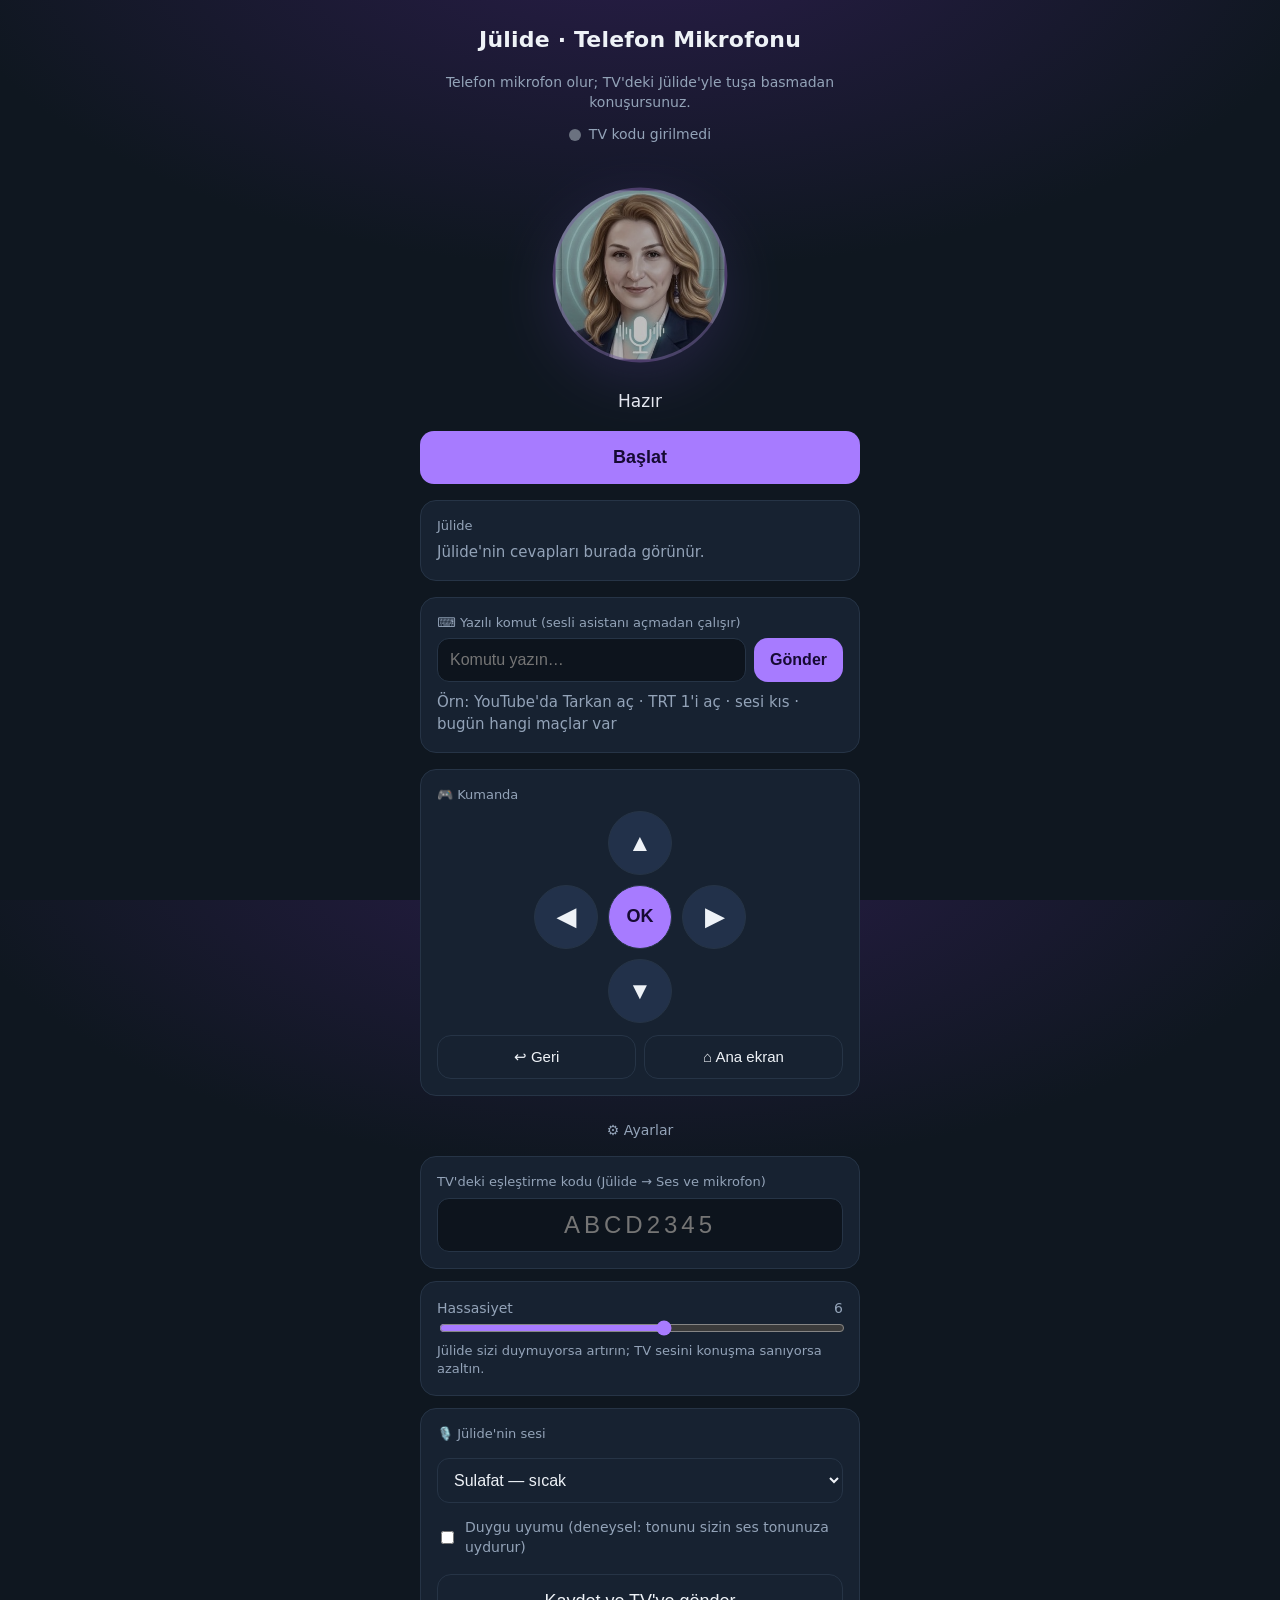
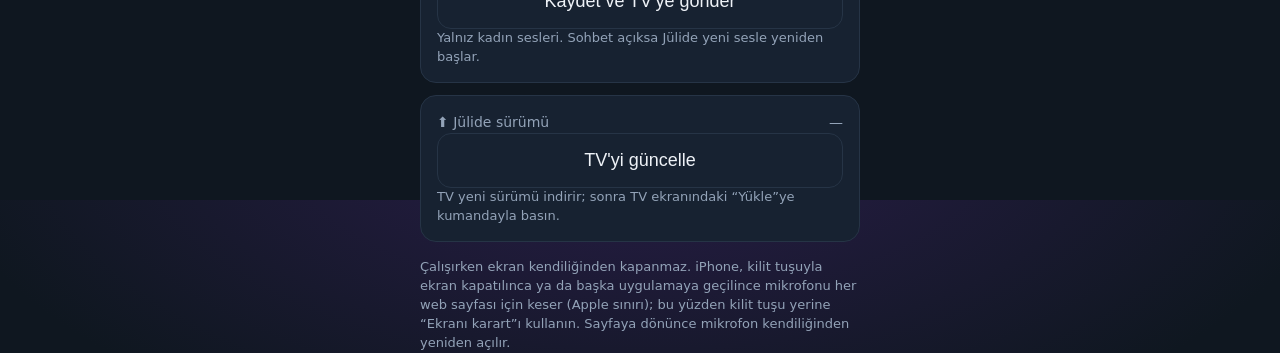
==== web/index.html @ a2c5b49d "Kumanda/yazılı komut: TV tuş onayı (tus_onay) ve sayfada yanıt yoksa nedenini gösterme (eski TV sürü" ====
<!doctype html>
<html lang="tr">
<head>
<meta charset="utf-8">
<meta name="viewport" content="width=device-width, initial-scale=1, viewport-fit=cover">
<meta name="theme-color" content="#0f1720">
<title>Jülide Mikrofon</title>
<link rel="manifest" href="manifest.json">
<link rel="icon" type="image/png" sizes="32x32" href="favicon-32.png">
<link rel="apple-touch-icon" href="apple-touch-icon.png">
<style>
  :root {
    --zemin: #0f1720;
    --kart: #172231;
    --cizgi: #263446;
    --yazi: #eef2f7;
    --soluk: #93a3b8;
    --mor: #a77bff;
    --mor-koyu: #6d3fe0;
    --yesil: #3ddc97;
    --kirmizi: #ff6b6b;
  }
  * { box-sizing: border-box; }
  html, body { margin: 0; height: 100%; }
  body {
    background: radial-gradient(1200px 600px at 50% -10%, #2a1d4a 0%, var(--zemin) 60%);
    color: var(--yazi);
    font: 16px/1.45 system-ui, -apple-system, "Segoe UI", Roboto, sans-serif;
    display: flex; flex-direction: column; align-items: center;
    padding: max(16px, env(safe-area-inset-top)) 16px max(24px, env(safe-area-inset-bottom));
    -webkit-tap-highlight-color: transparent;
  }
  main { width: 100%; max-width: 440px; display: flex; flex-direction: column; gap: 16px; }
  h1 { margin: 8px 0 0; font-size: 22px; font-weight: 650; letter-spacing: .2px; text-align: center; }
  .alt { color: var(--soluk); font-size: 14px; text-align: center; margin: 0; }

  .kure-alan { display: flex; justify-content: center; padding: 18px 0 6px; }
  .kure {
    width: 184px; height: 184px; border-radius: 50%;
    background: #2b1260 url("julide.jpg") center / cover no-repeat;
    border: 3px solid rgba(167,123,255,.55);
    box-shadow: 0 0 0 0 rgba(167,123,255,.0), 0 18px 60px rgba(109,63,224,.35);
    filter: saturate(.55) brightness(.75); transform: scale(.95);
    transition: filter .3s, transform .08s linear, box-shadow .08s linear;
  }
  .kure.acik { filter: none; border-color: var(--mor); }
  .kure.konusuyor { box-shadow: 0 0 0 10px rgba(167,123,255,.18), 0 0 70px rgba(167,123,255,.65); }

  .durum { text-align: center; font-size: 17px; min-height: 26px; }
  .durum.hata { color: var(--kirmizi); }
  .durum.iyi { color: var(--yesil); }

  .kart { background: var(--kart); border: 1px solid var(--cizgi); border-radius: 16px; padding: 16px; }
  label { display: block; font-size: 13px; color: var(--soluk); margin-bottom: 6px; }
  input[type=text] {
    width: 100%; font-size: 24px; letter-spacing: 4px; text-transform: uppercase; text-align: center;
    padding: 12px; border-radius: 12px; border: 1px solid var(--cizgi); background: #0d141d; color: var(--yazi);
  }
  input[type=range] { width: 100%; accent-color: var(--mor); }
  .satir { display: flex; justify-content: space-between; align-items: center; font-size: 14px; color: var(--soluk); }

  button {
    width: 100%; font-size: 18px; font-weight: 650; padding: 16px; border-radius: 14px; border: 0;
    background: var(--mor); color: #160a33; cursor: pointer;
  }
  button.ikincil { background: transparent; color: var(--yazi); border: 1px solid var(--cizgi); font-weight: 500; }
  button:disabled { opacity: .5; }

  .cevap { font-size: 15px; color: var(--yazi); white-space: pre-wrap; min-height: 22px; }
  .cevap:empty::before { content: "Jülide'nin cevapları burada görünür."; color: var(--soluk); }
  .ipucu { font-size: 13px; color: var(--soluk); margin: 0; }
  .gizli { display: none !important; }
  #karanlik { position: fixed; inset: 0; background: #000; z-index: 50; display: flex; align-items: flex-end;
    justify-content: center; padding-bottom: 40px; color: #333; font-size: 14px; }
  #uyanik { position: fixed; width: 1px; height: 1px; opacity: 0; pointer-events: none; }
  details.ayar { color: var(--soluk); font-size: 14px; }
  details.ayar summary { cursor: pointer; text-align: center; padding: 8px; list-style: none; }
  details.ayar summary::-webkit-details-marker { display: none; }
  details.ayar[open] summary { margin-bottom: 8px; }
  select { width: 100%; font-size: 16px; padding: 12px; border-radius: 12px; background: transparent; color: var(--yazi); border: 1px solid var(--cizgi); margin: 8px 0; }
  select option { color: #111; }
  .onay { display: flex; gap: 8px; align-items: center; font-size: 14px; color: var(--soluk); margin: 6px 0 12px; }
  #sesKart button { margin-top: 4px; }
  details.ayar .kart + .kart { margin-top: 12px; }
  .tvdurum { display: flex; align-items: center; justify-content: center; gap: 8px; font-size: 14px; color: var(--soluk); margin: -4px 0 4px; }
  .isik { width: 12px; height: 12px; border-radius: 50%; background: #6b7280; flex: none; }
  .isik.acik { background: #22c55e; box-shadow: 0 0 8px 2px rgba(34, 197, 94, .7); }
  .isik.kapali { background: #ef4444; box-shadow: 0 0 8px 2px rgba(239, 68, 68, .6); }
  /* Yazılı komut */
  .komut-satir { display: flex; gap: 8px; }
  .komut-satir input#komutMetin { flex: 1; min-width: 0; font-size: 16px; letter-spacing: 0; text-transform: none; text-align: left; padding: 12px; }
  .komut-satir button { width: auto; padding: 12px 16px; font-size: 16px; }
  #komutYanit { margin-top: 10px; }
  #komutYanit:empty::before { content: "Örn: YouTube'da Tarkan aç · TRT 1'i aç · sesi kıs · bugün hangi maçlar var"; color: var(--soluk); }
  /* Kumanda (yön tuşları) */
  .kumanda { display: grid; grid-template-columns: repeat(3, 64px); grid-template-rows: repeat(3, 64px); gap: 10px; justify-content: center; margin: 6px 0 12px; }
  .kumanda button { width: 64px; height: 64px; padding: 0; border-radius: 50%; font-size: 24px; background: #22314a; color: var(--yazi); border: 1px solid var(--cizgi); touch-action: manipulation; user-select: none; -webkit-user-select: none; }
  .kumanda button:active { background: var(--mor-koyu); }
  .kumanda .ok { background: var(--mor); color: #160a33; font-size: 18px; font-weight: 700; }
  .kumanda-alt { display: flex; gap: 8px; }
  .kumanda-alt button { padding: 12px; font-size: 15px; }
</style>
</head>
<body>
<main>
  <h1>Jülide · Telefon Mikrofonu</h1>
  <p class="alt">Telefon mikrofon olur; TV'deki Jülide'yle tuşa basmadan konuşursunuz.</p>
  <div class="tvdurum" title="Her yerden (mobil veri dahil) çalışır"><span id="isik" class="isik"></span><span id="isikMetin">TV durumu kontrol ediliyor…</span></div>

  <div class="kure-alan"><div id="kure" class="kure"></div></div>
  <div id="durum" class="durum">Hazır</div>

  <button id="baslat">Başlat</button>
  <button id="julide" class="gizli">Jülide'yi aç</button>
  <button id="tvkapat" class="ikincil gizli">⏻ TV'yi kapat</button>
  <button id="duraklat" class="ikincil gizli">Duraklat</button>
  <button id="karart" class="ikincil gizli">🌙 Ekranı karart (mikrofon açık kalır)</button>

  <section class="kart">
    <label>Jülide</label>
    <div id="cevap" class="cevap"></div>
  </section>

  <section class="kart">
    <label for="komutMetin">⌨️ Yazılı komut (sesli asistanı açmadan çalışır)</label>
    <div class="komut-satir">
      <input id="komutMetin" type="text" enterkeyhint="send" autocomplete="off" maxlength="500" placeholder="Komutu yazın…">
      <button id="komutGonder">Gönder</button>
    </div>
    <div id="komutYanit" class="cevap"></div>
  </section>

  <section class="kart">
    <label>🎮 Kumanda</label>
    <div class="kumanda">
      <span></span><button data-tus="yukari" aria-label="Yukarı">▲</button><span></span>
      <button data-tus="sol" aria-label="Sol">◀</button><button data-tus="tamam" class="ok" aria-label="Tamam">OK</button><button data-tus="sag" aria-label="Sağ">▶</button>
      <span></span><button data-tus="asagi" aria-label="Aşağı">▼</button><span></span>
    </div>
    <div class="kumanda-alt">
      <button data-tus="geri" class="ikincil">↩ Geri</button>
      <button data-tus="ana_ekran" class="ikincil">⌂ Ana ekran</button>
    </div>
  </section>

  <details id="ayar" class="ayar">
    <summary>⚙ Ayarlar</summary>
    <section id="kurulum" class="kart">
      <label for="kod">TV'deki eşleştirme kodu (Jülide → Ses ve mikrofon)</label>
      <input id="kod" type="text" inputmode="text" autocomplete="off" autocapitalize="characters" maxlength="8" placeholder="ABCD2345">
    </section>
    <section class="kart">
      <div class="satir"><span>Hassasiyet</span><span id="hassasDeger"></span></div>
      <input id="hassas" type="range" min="1" max="10" step="1" value="6">
      <p class="ipucu">Jülide sizi duymuyorsa artırın; TV sesini konuşma sanıyorsa azaltın.</p>
    </section>
    <section class="kart" id="sesKart">
      <label for="sesSec">🎙️ Jülide'nin sesi</label>
      <select id="sesSec">
        <option value="Sulafat">Sulafat — sıcak</option>
        <option value="Vindemiatrix">Vindemiatrix — nazik</option>
        <option value="Achernar">Achernar — yumuşak</option>
        <option value="Aoede">Aoede — rahat, ferah</option>
        <option value="Callirrhoe">Callirrhoe — sakin, rahat</option>
        <option value="Despina">Despina — akıcı</option>
        <option value="Kore">Kore — kararlı (eski varsayılan)</option>
        <option value="Gacrux">Gacrux — olgun</option>
        <option value="Erinome">Erinome — net</option>
        <option value="Autonoe">Autonoe — parlak</option>
        <option value="Zephyr">Zephyr — parlak</option>
        <option value="Leda">Leda — genç</option>
        <option value="Laomedeia">Laomedeia — neşeli</option>
        <option value="Pulcherrima">Pulcherrima — atılgan</option>
      </select>
      <label class="onay"><input type="checkbox" id="duygu"> Duygu uyumu (deneysel: tonunu sizin ses tonunuza uydurur)</label>
      <button id="sesKaydet" class="ikincil">Kaydet ve TV'ye gönder</button>
      <p class="ipucu" id="sesDurum">Yalnız kadın sesleri. Sohbet açıksa Jülide yeni sesle yeniden başlar.</p>
    </section>
    <section class="kart" id="guncelKart">
      <div class="satir"><span>⬆ Jülide sürümü</span><span id="surumBilgi">—</span></div>
      <button id="guncelleBtn" class="ikincil">TV'yi güncelle</button>
      <p class="ipucu" id="guncelDurum">TV yeni sürümü indirir; sonra TV ekranındaki “Yükle”ye kumandayla basın.</p>
    </section>
  </details>

  <p class="ipucu">Çalışırken ekran kendiliğinden kapanmaz. iPhone, kilit tuşuyla ekran kapatılınca ya da başka uygulamaya geçilince mikrofonu her web sayfası için keser (Apple sınırı); bu yüzden kilit tuşu yerine “Ekranı karart”ı kullanın. Sayfaya dönünce mikrofon kendiliğinden yeniden açılır.</p>
</main>
<div id="karanlik" class="gizli">Jülide dinliyor · açmak için dokunun</div>
<video id="uyanik" src="uyanik.mp4" muted playsinline loop preload="auto"></video>

<script src="supabase.js"></script>
<script>
(() => {
  // Supabase Realtime: yalnız yayın (broadcast) kanalı; veritabanı kullanılmaz.
  const SUPABASE_URL = "https://eiacwimxjpggomngsnyo.supabase.co";
  const SUPABASE_ANON = "eyJhbGciOiJIUzI1NiIsInR5cCI6IkpXVCJ9.eyJpc3MiOiJzdXBhYmFzZSIsInJlZiI6ImVpYWN3aW14anBnZ29tbmdzbnlvIiwicm9sZSI6ImFub24iLCJpYXQiOjE3ODIxNDE5ODAsImV4cCI6MjA5NzcxNzk4MH0.OTUmblVqYTatRt8IUqjuDCAC0ABdYTg6Gy6mBS-wI8w";

  const HEDEF_ORAN = 16000;          // TV'nin beklediği örnekleme hızı
  const CERCEVE = 320;               // 20 ms @ 16 kHz
  const PARCA_CERCEVE = 12;          // 240 ms'lik gönderim parçası
  const ONCESI_CERCEVE = 20;         // konuşma başlamadan önceki 400 ms de gönderilir
  const KUYRUK_MS = 900;             // konuşma bittikten sonra 0,9 sn daha gönder

  const $ = (id) => document.getElementById(id);
  const kure = $("kure"), durumEl = $("durum"), kodEl = $("kod"), baslatBtn = $("baslat"),
        duraklatBtn = $("duraklat"), hassasEl = $("hassas"), cevapEl = $("cevap"), julideBtn = $("julide");

  const sakla = (k, v) => { try { localStorage.setItem(k, v); } catch (_) {} };
  const oku = (k) => { try { return localStorage.getItem(k); } catch (_) { return null; } };

  // Karekoddan gelindiyse (?kod=XXXXXXXX) kodu doldur ve sakla; adres çubuğundan da kaldır.
  const adresKodu = (new URLSearchParams(location.search).get("kod") || "").toUpperCase().replace(/[^A-Z0-9]/g, "");
  if (adresKodu.length >= 6) {
    sakla("julide_kod", adresKodu);
    try { history.replaceState(null, "", location.pathname); } catch (_) {}
  }
  kodEl.value = (oku("julide_kod") || "").toUpperCase();
  const ayarEl = $("ayar");
  if (kodEl.value.length < 6) ayarEl.open = true;   // kod yoksa göster; varsa gizli kalsın
  hassasEl.value = oku("julide_hassas") || "6";
  const hassasYaz = () => { $("hassasDeger").textContent = hassasEl.value; };
  hassasYaz();
  hassasEl.addEventListener("input", () => { hassasYaz(); sakla("julide_hassas", hassasEl.value); });

  function durum(metin, tur) {
    durumEl.textContent = metin;
    durumEl.className = "durum" + (tur ? " " + tur : "");
  }

  let istemci = null, kanal = null, bagli = false;
  let baglam = null, akis = null, dugum = null, kilit = null;
  let calisiyor = false, duraklatildi = false;
  // TV'den gelen durum: oturumAcik null = bilinmiyor (eski TV sürümü) → eskisi gibi ses gönderilir.
  let oturumAcik = null, julideKonusuyor = false;

  // ---- ses işleme durumu ----
  let kaynakOrani = 48000, birikim = new Float32Array(0);
  let gurultu = 0.004, konusuyor = false, sonKonusma = 0, ustUste = 0;
  const oncesi = [];      // Int16Array çerçeveleri (konuşma öncesi)
  let gonderilecek = [];  // Int16Array çerçeveleri (gönderim tamponu)

  function esik() {
    // Hassasiyet 1..10 → sabit alt sınır ve gürültü çarpanı
    const h = Number(hassasEl.value);
    const taban = 0.03 - h * 0.0026;          // 1: ~0.027  10: ~0.004
    const carpan = 4.2 - h * 0.25;            // 1: ~3.95   10: ~1.7
    const e = Math.max(taban, gurultu * carpan);
    // Jülide konuşurken TV hoparlörünün sesi söz kesme sanılmasın: eşik yükselir, yalnız size yakın,
    // güçlü konuşma Jülide'nin sözünü keser.
    if (julideKonusuyor) return e * 2.5;
    // Mobil veride TV'nin "Jülide konuşuyor" bildirimi geç gelir: konuşmanız bittikten sonraki
    // birkaç saniye Jülide'nin cevabı beklenir; TV hoparlörünün sesi söz kesme sanılmasın.
    return performance.now() < cevapBekleniyor ? e * 1.8 : e;
  }

  function base64(int16) {
    const b = new Uint8Array(int16.buffer, int16.byteOffset, int16.byteLength);
    let s = "";
    for (let i = 0; i < b.length; i += 0x8000) s += String.fromCharCode.apply(null, b.subarray(i, i + 0x8000));
    return btoa(s);
  }

  // Bağlantı kısa süre koparsa (mobil veri) ses kaybolmasın: en çok 3 sn biriktirilir, bağlanınca gönderilir.
  let bekleyenSes = [], sira = 0, ilkParca = false, cevapBekleniyor = 0;
  const BEKLEYEN_MS = 3000;

  function yolla(yuk) {
    if (kanal && bagli) {
      try { kanal.send({ type: "broadcast", event: "ses", payload: yuk }); return; } catch (_) {}
    }
    const simdi = performance.now();
    bekleyenSes.push({ t: simdi, yuk });
    bekleyenSes = bekleyenSes.filter((x) => simdi - x.t < BEKLEYEN_MS);
  }

  function bekleyenleriGonder() {
    const simdi = performance.now();
    const l = bekleyenSes.filter((x) => simdi - x.t < BEKLEYEN_MS);
    bekleyenSes = [];
    for (const x of l) yolla(x.yuk);
  }

  function gonder(cerceveler) {
    if (!cerceveler.length) return;
    const toplam = cerceveler.reduce((a, c) => a + c.length, 0);
    const pcm = new Int16Array(toplam);
    let o = 0;
    for (const c of cerceveler) { pcm.set(c, o); o += c.length; }
    // b: konuşmanın ilk parçası · n: sıra · jk: telefon Jülide'nin konuştuğunu biliyor mu (yankı koruması)
    const yuk = { d: base64(pcm), n: ++sira, b: ilkParca ? 1 : 0, jk: !!julideKonusuyor };
    ilkParca = false;
    yolla(yuk);
  }

  function cerceveIsle(f32) {
    // RMS ve görsel seviye
    let t = 0;
    for (let i = 0; i < f32.length; i++) t += f32[i] * f32[i];
    const rms = Math.sqrt(t / f32.length);
    const simdi = performance.now();
    const e = esik();
    const ses = rms > e;
    ustUste = ses ? ustUste + 1 : 0;
    if (!konusuyor && !ses) gurultu = gurultu * 0.97 + rms * 0.03;

    const i16 = new Int16Array(f32.length);
    for (let i = 0; i < f32.length; i++) {
      const v = Math.max(-1, Math.min(1, f32[i]));
      i16[i] = v < 0 ? v * 0x8000 : v * 0x7fff;
    }

    const olcek = 0.92 + Math.min(0.25, rms * 4);
    kure.style.transform = `scale(${olcek.toFixed(3)})`;

    // Duraklatıldıysa ya da sohbet kapalıysa hiç ses gönderilmez (kapanan sohbet kendiliğinden açılmaz).
    if (duraklatildi || oturumAcik === false) {
      if (konusuyor) { konusuyor = false; gonderilecek = []; kure.classList.remove("konusuyor"); }
      oncesi.length = 0;
      return;
    }

    if (!konusuyor && ustUste >= 2) {
      konusuyor = true;
      sonKonusma = simdi;
      gonderilecek = oncesi.splice(0);       // konuşma öncesini de ekle
      ilkParca = true;
      kure.classList.add("konusuyor");
      durum("Konuşuyorsunuz…", "iyi");
    }

    if (konusuyor) {
      if (ses) sonKonusma = simdi;
      gonderilecek.push(i16);
      if (gonderilecek.length >= PARCA_CERCEVE) { gonder(gonderilecek); gonderilecek = []; }
      if (simdi - sonKonusma > KUYRUK_MS) {
        gonder(gonderilecek); gonderilecek = [];
        konusuyor = false;
        cevapBekleniyor = simdi + 6000;
        kure.classList.remove("konusuyor");
        durum("Dinliyor", "iyi");
      }
    } else {
      oncesi.push(i16);
      if (oncesi.length > ONCESI_CERCEVE) oncesi.shift();
    }
  }

  function sesGeldi(girdi) {
    // Kaynak hızından 16 kHz'e: her çıkış örneği için kutu ortalaması (basit alçak geçiren + seyreltme).
    const oran = kaynakOrani / HEDEF_ORAN;
    const yeni = new Float32Array(birikim.length + girdi.length);
    yeni.set(birikim); yeni.set(girdi, birikim.length);
    const cikisSayisi = Math.floor(yeni.length / oran);
    const cikis = new Float32Array(cikisSayisi);
    for (let i = 0; i < cikisSayisi; i++) {
      const bas = Math.floor(i * oran), son = Math.min(yeni.length, Math.floor((i + 1) * oran));
      let t = 0;
      for (let j = bas; j < son; j++) t += yeni[j];
      cikis[i] = t / Math.max(1, son - bas);
    }
    birikim = yeni.slice(Math.floor(cikisSayisi * oran));
    // 20 ms'lik çerçevelere böl
    if (!sesGeldi.kalan) sesGeldi.kalan = new Float32Array(0);
    const tum = new Float32Array(sesGeldi.kalan.length + cikis.length);
    tum.set(sesGeldi.kalan); tum.set(cikis, sesGeldi.kalan.length);
    let o = 0;
    for (; o + CERCEVE <= tum.length; o += CERCEVE) cerceveIsle(tum.subarray(o, o + CERCEVE));
    sesGeldi.kalan = tum.slice(o);
  }

  const ISLEMCI = `
    class Toplayici extends AudioWorkletProcessor {
      process(girdiler) {
        const k = girdiler[0];
        if (k && k[0]) this.port.postMessage(k[0].slice(0));
        return true;
      }
    }
    registerProcessor("toplayici", Toplayici);`;

  // Ekran kapanmasın: tarayıcının ekran kilidi + iPhone'da (özellikle ana ekrana eklenmiş sayfada
  // ekran kilidi güvenilmez) görünmez, sessiz, döngüdeki küçük video.
  const uyanikVideo = $("uyanik"), karanlik = $("karanlik"), karartBtn = $("karart");
  async function ekranAcikKalsin() {
    try {
      if ("wakeLock" in navigator && !kilit) {
        kilit = await navigator.wakeLock.request("screen");
        kilit.addEventListener("release", () => {
          kilit = null;
          if (calisiyor && document.visibilityState === "visible") ekranAcikKalsin();
        });
      }
    } catch (_) {}
    try { uyanikVideo.muted = true; await uyanikVideo.play(); } catch (_) {}
  }
  function ekranSerbest() {
    try { kilit && kilit.release(); } catch (_) {}
    kilit = null;
    try { uyanikVideo.pause(); } catch (_) {}
    karanlik.classList.add("gizli");
  }
  karartBtn.addEventListener("click", () => karanlik.classList.remove("gizli"));
  karanlik.addEventListener("click", () => karanlik.classList.add("gizli"));
  // Sayfa kapanır ya da arka plana geçerse mikrofonu tamamen kapat (izin göstergesi söner);
  // sayfaya dönülünce, kullanıcı daha önce başlatmışsa kendiliğinden yeniden aç.
  let donunceAc = false;
  document.addEventListener("visibilitychange", () => {
    if (document.visibilityState === "hidden") {
      if (calisiyor) { donunceAc = true; durdur(); durum("Arka planda — mikrofon kapalı"); }
    } else if (donunceAc) {
      donunceAc = false;
      baslat();
    }
  });
  window.addEventListener("pagehide", () => { if (calisiyor) durdur(); });

  function kanalaBaglan(kod) {
    return new Promise((coz, reddet) => {
      if (!window.supabase) return reddet(new Error("Bağlantı kütüphanesi yüklenemedi (internet?)."));
      istemci = istemci || window.supabase.createClient(SUPABASE_URL, SUPABASE_ANON, {
        realtime: { params: { eventsPerSecond: 20 }, heartbeatIntervalMs: 15000, timeout: 20000 },
      });
      kanal = istemci.channel("julide-" + kod, { config: { broadcast: { self: false, ack: false } } });
      kanal.on("broadcast", { event: "durum" }, ({ payload }) => {
        const m = (payload && payload.m) || "";
        if (m.startsWith("Jülide: ")) cevapEl.textContent = m.slice(8);
        else if (m) durum(m, "iyi");
      });
      kanal.on("broadcast", { event: "hal" }, ({ payload }) => halGuncelle(payload || {}));
      let ilk = true;
      kanal.subscribe((st) => {
        if (st === "SUBSCRIBED") {
          bagli = true;
          kanal.send({ type: "broadcast", event: "merhaba", payload: {} });
          bekleyenleriGonder();
          if (ilk) { ilk = false; coz(); } else durum("Yeniden bağlandı", "iyi");
        } else if (st === "CHANNEL_ERROR" || st === "TIMED_OUT" || st === "CLOSED") {
          bagli = false;
          if (ilk) { ilk = false; reddet(new Error("Sunucuya bağlanılamadı.")); }
          else if (calisiyor) durum("Bağlantı koptu, yeniden deneniyor…", "hata");
        }
      });
    });
  }

  async function baslat() {
    const kod = (kodEl.value || "").trim().toUpperCase().replace(/[^A-Z0-9]/g, "");
    if (kod.length < 6) { ayarEl.open = true; durum("TV'deki 8 haneli kodu girin.", "hata"); kodEl.focus(); return; }
    sakla("julide_kod", kod);
    baslatBtn.disabled = true;
    durum("Mikrofon izni isteniyor…");
    try {
      akis = await navigator.mediaDevices.getUserMedia({
        audio: { echoCancellation: true, noiseSuppression: true, autoGainControl: true, channelCount: 1 },
      });
      baglam = new (window.AudioContext || window.webkitAudioContext)();
      kaynakOrani = baglam.sampleRate;
      const url = URL.createObjectURL(new Blob([ISLEMCI], { type: "application/javascript" }));
      await baglam.audioWorklet.addModule(url);
      const kaynak = baglam.createMediaStreamSource(akis);
      dugum = new AudioWorkletNode(baglam, "toplayici");
      dugum.port.onmessage = (e) => sesGeldi(e.data);
      kaynak.connect(dugum);
      // Bazı tarayıcılar çıkışa bağlanmayan düğümü çalıştırmaz: sessiz kazançla bağla.
      const sus = baglam.createGain(); sus.gain.value = 0;
      dugum.connect(sus).connect(baglam.destination);

      durum("TV'ye bağlanılıyor…");
      await kanalaBaglan(kod);
      calisiyor = true;
      await ekranAcikKalsin();
      kure.classList.add("acik");
      ayarEl.open = false;
      baslatBtn.textContent = "Durdur";
      baslatBtn.disabled = false;
      duraklatBtn.classList.remove("gizli");
      karartBtn.classList.remove("gizli");
      julideDugmesi();
      durum("Dinliyor — konuşmaya başlayın", "iyi");
    } catch (e) {
      durdur();
      const izin = e && (e.name === "NotAllowedError" || e.name === "SecurityError");
      durum(izin ? "Mikrofon izni verilmedi. Tarayıcı ayarlarından izin verin." : (e.message || String(e)), "hata");
    }
  }

  // "Durdur" düğmesi: telefon mikrofonunu kapatır VE TV'deki sohbeti (küreyi) de kapatır.
  // Sayfa arka plana geçince çağrılan durdur() ise yalnız mikrofonu kapatır; TV'deki sohbet kumandayla sürebilir.
  function durdurVeKapat() {
    if (oturumAcik !== false) tvyeGonder("kapat");
    durdur();
  }

  function durdur() {
    calisiyor = false; konusuyor = false; gonderilecek = []; oncesi.length = 0;
    try { kanal && bagli && kanal.send({ type: "broadcast", event: "hoscakal", payload: {} }); } catch (_) {}
    try { kanal && istemci && istemci.removeChannel(kanal); } catch (_) {}
    kanal = null; bagli = false;
    try { akis && akis.getTracks().forEach((t) => t.stop()); } catch (_) {}
    try { baglam && baglam.close(); } catch (_) {}
    ekranSerbest();
    akis = null; baglam = null; dugum = null; kilit = null;
    kure.classList.remove("acik", "konusuyor"); kure.style.transform = "";
    baslatBtn.textContent = "Başlat"; baslatBtn.disabled = false;
    duraklatBtn.classList.add("gizli"); duraklatildi = false; duraklatBtn.textContent = "Duraklat";
    julideBtn.classList.add("gizli"); karartBtn.classList.add("gizli"); oturumAcik = null; julideKonusuyor = false;
  }

  function julideDugmesi() {
    const tvBtn = document.getElementById("tvkapat");
    if (!calisiyor) { julideBtn.classList.add("gizli"); tvBtn && tvBtn.classList.add("gizli"); return; }
    julideBtn.classList.remove("gizli");
    tvBtn && tvBtn.classList.remove("gizli");
    const acik = oturumAcik !== false;
    julideBtn.textContent = acik ? "Jülide'yi kapat" : "Jülide'yi aç";
    julideBtn.className = acik ? "ikincil" : "";
  }

  function halGuncelle(h) {
    const onceki = oturumAcik;
    oturumAcik = !!h.oturum;
    const oncekiKonusma = julideKonusuyor;
    julideKonusuyor = oturumAcik && !!h.konusuyor;
    if (oncekiKonusma && !julideKonusuyor) cevapBekleniyor = 0; // Jülide sustu: normal hassasiyete dön
    julideDugmesi();
    if (!oturumAcik) {
      kure.classList.remove("acik", "konusuyor");
      durum("Jülide uyuyor — açmak için “Jülide'yi aç”a basın");
    } else {
      if (calisiyor) kure.classList.add("acik");
      if (onceki !== true) durum("Jülide dinliyor", "iyi");
    }
  }

  function tvyeGonder(olay) {
    try { kanal && bagli && kanal.send({ type: "broadcast", event: olay, payload: {} }); } catch (_) {}
  }

  julideBtn.addEventListener("click", () => {
    if (oturumAcik === false) { tvyeGonder("ac"); durum("Jülide açılıyor…"); }
    else { tvyeGonder("kapat"); durum("Jülide kapatılıyor…"); }
  });

  document.getElementById("tvkapat").addEventListener("click", () => {
    if (!confirm("Televizyon kapatılsın mı?")) return;
    tvyeGonder("tv_kapat"); durum("TV kapatılıyor…");
  });

  baslatBtn.addEventListener("click", () => {
    if (!calisiyor) { try { uyanikVideo.muted = true; uyanikVideo.play().catch(() => {}); } catch (_) {} } calisiyor ? (durdurVeKapat(), durum("Durduruldu")) : baslat(); });
  duraklatBtn.addEventListener("click", () => {
    duraklatildi = !duraklatildi;
    duraklatBtn.textContent = duraklatildi ? "Devam et" : "Duraklat";
    durum(duraklatildi ? "Duraklatıldı — ses gönderilmiyor" : "Dinliyor", duraklatildi ? "" : "iyi");
    if (duraklatildi) kure.classList.remove("konusuyor");
  });
  kodEl.addEventListener("keydown", (e) => { if (e.key === "Enter") baslat(); });
  if (adresKodu.length >= 6) durum("Kod alındı — Başlat'a basın", "iyi");

  // ---- TV AÇIK MI? (yeşil/kırmızı ışık) — mikrofondan bağımsız, ayrı bağlantı; her ağdan çalışır (Supabase)
  const isik = $("isik"), isikMetin = $("isikMetin");
  let izleIstemci = null, izleKanal = null, izleKod = "", sonGorulme = 0, sonOturum = null, yoklama = null, ekran = true;
  function isikYaz() {
    if (!izleKod) { isik.className = "isik"; isikMetin.textContent = "TV kodu girilmedi"; return; }
    const ulasiliyor = Date.now() - sonGorulme < 45000;
    const acik = ulasiliyor && ekran !== false;
    isik.className = "isik " + (acik ? "acik" : "kapali");
    isikMetin.textContent = acik ? ("TV açık · Jülide " + (sonOturum ? "sohbette" : "hazır"))
      : ulasiliyor ? "TV kapalı (bekleme modunda)" : "TV kapalı ya da çevrimdışı";
  }
  const sesSec = $("sesSec"), duyguEl = $("duygu"), sesDurum = $("sesDurum");
  let sesGonderiliyor = null;
  // ---- GÜNCELLEME: TV'deki sürüm (hal/nabız) ile GitHub'daki son sürüm
  const surumBilgi = $("surumBilgi"), guncelDurum = $("guncelDurum"), guncelleBtn = $("guncelleBtn");
  let tvSurum = "", sonSurum = "", guncelBekle = null;
  function surumYaz() {
    const eski = tvSurum && sonSurum && (parseInt(sonSurum.split(".").pop(), 10) > parseInt(tvSurum.split(".").pop(), 10));
    surumBilgi.textContent = "TV: " + (tvSurum || "?") + " · Son: " + (sonSurum || "?") + (eski ? " ⚠" : (tvSurum && sonSurum ? " ✓" : ""));
  }
  function sonSurumuAl() {
    fetch("https://api.github.com/repos/klncumut6565/tv-asistan/releases/latest", { cache: "no-cache" })
      .then((r) => r.json()).then((j) => { if (j && j.tag_name) { sonSurum = String(j.tag_name).replace(/^v/, ""); surumYaz(); } })
      .catch(() => {});
  }
  sonSurumuAl();
  guncelleBtn.addEventListener("click", () => {
    if (!izleKanal) { guncelDurum.textContent = "Önce TV kodunu girin."; return; }
    guncelleBtn.disabled = true;
    guncelDurum.textContent = "TV'ye gönderiliyor…";
    sonSurumuAl();
    try { izleKanal.send({ type: "broadcast", event: "guncelle", payload: {} }); } catch (_) {}
    clearTimeout(guncelBekle);
    guncelBekle = setTimeout(() => {
      guncelleBtn.disabled = false;
      guncelDurum.textContent = "TV yanıt vermedi: TV açık mı (ışık yeşil mi)? Bu düğme için TV'deki Jülide en az 0.1.102 olmalı; değilse TV'den bir kez elle güncelleyin.";
    }, 15000);
  });
  function guncellemeDurumu(p) {
    p = p || {};
    if (p.surum) { tvSurum = String(p.surum); surumYaz(); }
    guncelDurum.textContent = (p.tamam ? "✓ " : "") + (p.m || "");
    if (p.m && !/denetleniyor/i.test(p.m)) { clearTimeout(guncelBekle); guncelleBtn.disabled = false; }
  }
  // ---- YAZILI KOMUT ve KUMANDA (sesli oturumdan bağımsız; izleme kanalıyla TV'ye gider)
  const komutMetin = $("komutMetin"), komutGonder = $("komutGonder"), komutYanit = $("komutYanit");
  let komutBekle = null;
  function kanalYok(el) { el.textContent = "Önce Ayarlar'dan TV kodunu girin."; }
  // Yazılı komut ve kumanda TV'de en az bu sürümü ister; eski sürüm bu mesajları sessizce yok sayar
  const EN_AZ_SURUM = 145;
  function tvEski() { const n = parseInt(String(tvSurum || "").split(".").pop(), 10); return n > 0 && n < EN_AZ_SURUM; }
  function eskiMesaji() { return "TV'deki Jülide eski sürüm (" + tvSurum + "). Bu özellik için en az 0.1." + EN_AZ_SURUM + " gerekli: Ayarlar → TV'yi güncelle, sonra TV'de 'Yükle'ye basın."; }
  function yanitYok() {
    if (tvEski()) return eskiMesaji();
    if (Date.now() - sonGorulme > 45000) return "TV'ye ulaşılamıyor: TV açık mı, üstteki ışık yeşil mi?";
    return "TV yanıt vermedi. TV'deki Jülide sürümü: " + (tvSurum || "bilinmiyor") + " (en az 0.1." + EN_AZ_SURUM + " olmalı).";
  }
  let tusBekle = null;
  function tusOnayGeldi(p) {
    clearTimeout(tusBekle); tusBekle = null;
    p = p || {};
    komutYanit.textContent = p.ok ? "✓ " + (TUS_ADI[p.t] || p.t) : "'" + (TUS_ADI[p.t] || p.t) + "' tuşu TV'de uygulanamadı.";
  }
  const TUS_ADI = { yukari: "Yukarı", asagi: "Aşağı", sol: "Sol", sag: "Sağ", tamam: "OK", geri: "Geri", ana_ekran: "Ana ekran" };
  function komutYanitGeldi(p) {
    p = p || {};
    if (!p.m) return;
    komutYanit.textContent = p.m;
    clearTimeout(komutBekle);
    if (p.bitti) komutGonder.disabled = false;
    else komutBekle = setTimeout(() => { komutGonder.disabled = false; }, 90000);
  }
  function komutuGonder() {
    const m = (komutMetin.value || "").trim();
    if (!m) return;
    if (!izleKanal) { kanalYok(komutYanit); return; }
    komutGonder.disabled = true;
    komutYanit.textContent = "TV'ye gönderiliyor…";
    try { izleKanal.send({ type: "broadcast", event: "komut", payload: { m } }); } catch (_) {}
    komutMetin.value = "";
    clearTimeout(komutBekle);
    komutBekle = setTimeout(() => {
      komutGonder.disabled = false;
      komutYanit.textContent = yanitYok();
    }, 15000);
  }
  komutGonder.addEventListener("click", komutuGonder);
  komutMetin.addEventListener("keydown", (e) => { if (e.key === "Enter") { e.preventDefault(); komutuGonder(); } });
  document.querySelectorAll("[data-tus]").forEach((b) => b.addEventListener("click", () => {
    if (!izleKanal) { kanalYok(komutYanit); return; }
    try { izleKanal.send({ type: "broadcast", event: "tus", payload: { t: b.dataset.tus } }); } catch (_) {}
    clearTimeout(tusBekle);
    tusBekle = setTimeout(() => { tusBekle = null; komutYanit.textContent = yanitYok(); }, 4000);
    if (navigator.vibrate) try { navigator.vibrate(15); } catch (_) {}
  }));
  function gorundu(p) {
    if (p && p.ses && !sesGonderiliyor) {
      if ([...sesSec.options].some((o) => o.value === p.ses)) sesSec.value = p.ses;
      if (typeof p.duygu === "boolean") duyguEl.checked = p.duygu;
      sesDurum.textContent = "TV'de şu an: " + p.ses + (p.duygu ? " · duygu uyumu açık" : "");
    }
    if (p && p.surum) { tvSurum = String(p.surum); surumYaz(); }
    sonGorulme = Date.now();
    if (p && typeof p.oturum === "boolean") sonOturum = p.oturum;
    if (p && typeof p.ekran === "boolean") ekran = p.ekran;
    isikYaz();
  }
  function yokla() { try { izleKanal && izleKanal.send({ type: "broadcast", event: "merhaba", payload: { izleme: true } }); } catch (_) {} }
  function durumIzle(kod) {
    if (!window.supabase || !kod || kod === izleKod) return;
    try { izleKanal && izleIstemci && izleIstemci.removeChannel(izleKanal); } catch (_) {}
    izleKod = kod; sonGorulme = 0; sonOturum = null; isikYaz();
    izleIstemci = izleIstemci || window.supabase.createClient(SUPABASE_URL, SUPABASE_ANON, { realtime: { params: { eventsPerSecond: 5 } } });
    izleKanal = izleIstemci.channel("julide-" + kod, { config: { broadcast: { self: false, ack: false } } });
    ["hal", "durum", "nabiz"].forEach((e) => izleKanal.on("broadcast", { event: e }, ({ payload }) => gorundu(e === "durum" ? null : payload)));
    izleKanal.on("broadcast", { event: "ses_onay" }, ({ payload }) => {
      clearTimeout(sesGonderiliyor); sesGonderiliyor = null;
      const p = payload || {};
      sesDurum.textContent = "✓ TV'de ses: " + p.ses + (p.yeniden_baslatildi ? " — sohbet yeni sesle yeniden başlatıldı" : " — bir sonraki sohbette geçerli");
      $("sesKaydet").disabled = false;
    });
    izleKanal.on("broadcast", { event: "guncelleme_durum" }, ({ payload }) => guncellemeDurumu(payload));
    izleKanal.on("broadcast", { event: "komut_yanit" }, ({ payload }) => komutYanitGeldi(payload));
    izleKanal.on("broadcast", { event: "tus_onay" }, ({ payload }) => tusOnayGeldi(payload));
    izleKanal.subscribe((st) => { if (st === "SUBSCRIBED") yokla(); });
    clearInterval(yoklama);
    yoklama = setInterval(() => { if (!document.hidden) yokla(); isikYaz(); }, 20000);
  }
  setInterval(isikYaz, 5000);
  sesSec.value = oku("julide_ses") || "Sulafat";
  duyguEl.checked = oku("julide_duygu") === "1";
  $("sesKaydet").addEventListener("click", () => {
    if (!izleKanal) { sesDurum.textContent = "Önce TV kodunu girin."; return; }
    sakla("julide_ses", sesSec.value); sakla("julide_duygu", duyguEl.checked ? "1" : "0");
    $("sesKaydet").disabled = true;
    sesDurum.textContent = "TV'ye gönderiliyor…";
    try { izleKanal.send({ type: "broadcast", event: "ses_ayari", payload: { ses: sesSec.value, duygu: duyguEl.checked } }); } catch (_) {}
    clearTimeout(sesGonderiliyor);
    sesGonderiliyor = setTimeout(() => {
      sesGonderiliyor = null; $("sesKaydet").disabled = false;
      sesDurum.textContent = "TV yanıt vermedi: TV açık mı (üstteki ışık yeşil mi)? TV'deki Jülide güncel olmalı.";
    }, 8000);
  });
  document.addEventListener("visibilitychange", () => { if (!document.hidden) { yokla(); isikYaz(); } });
  kodEl.addEventListener("change", () => { const k = (kodEl.value || "").trim().toUpperCase().replace(/[^A-Z0-9]/g, ""); if (k.length >= 6) durumIzle(k); });
  baslatBtn.addEventListener("click", () => { const k = (kodEl.value || "").trim().toUpperCase().replace(/[^A-Z0-9]/g, ""); if (k.length >= 6) durumIzle(k); });
  if (kodEl.value.length >= 6) durumIzle(kodEl.value.trim().toUpperCase()); else isikYaz();
})();
</script>
</body>
</html>
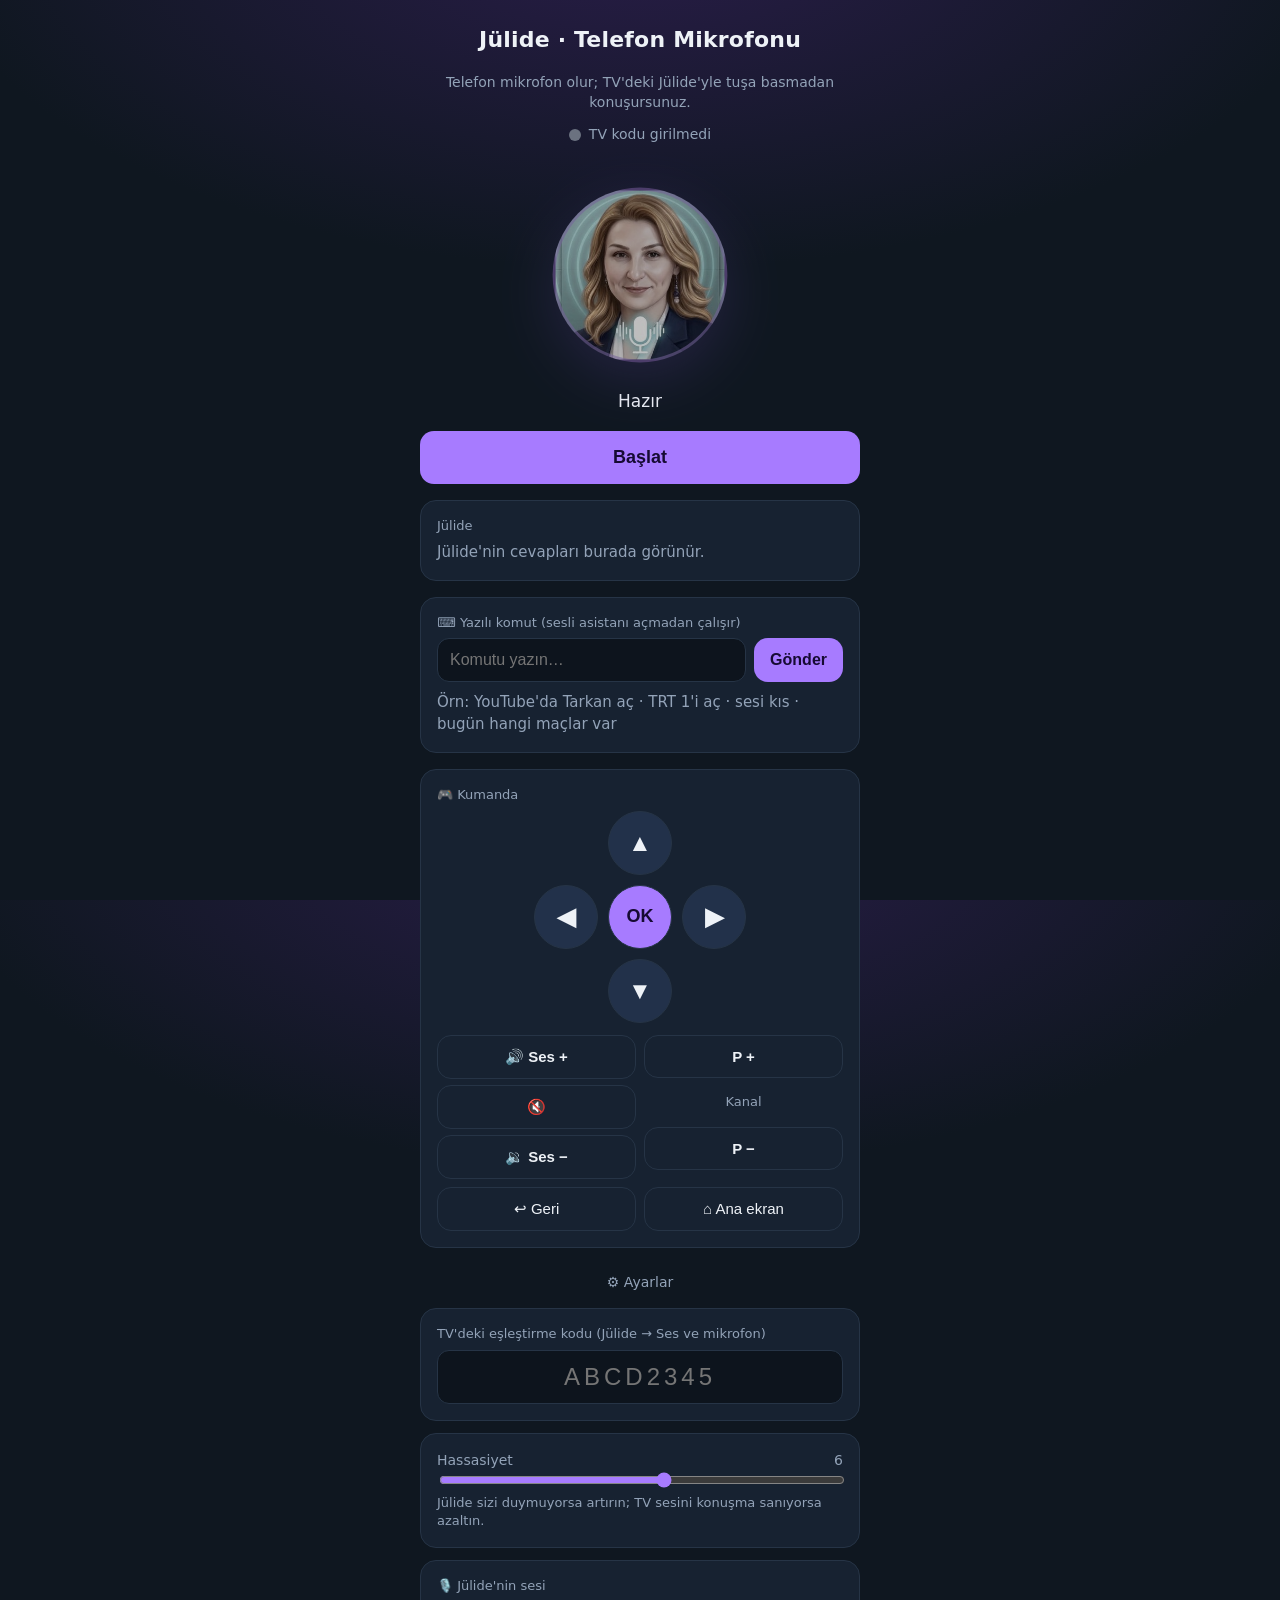
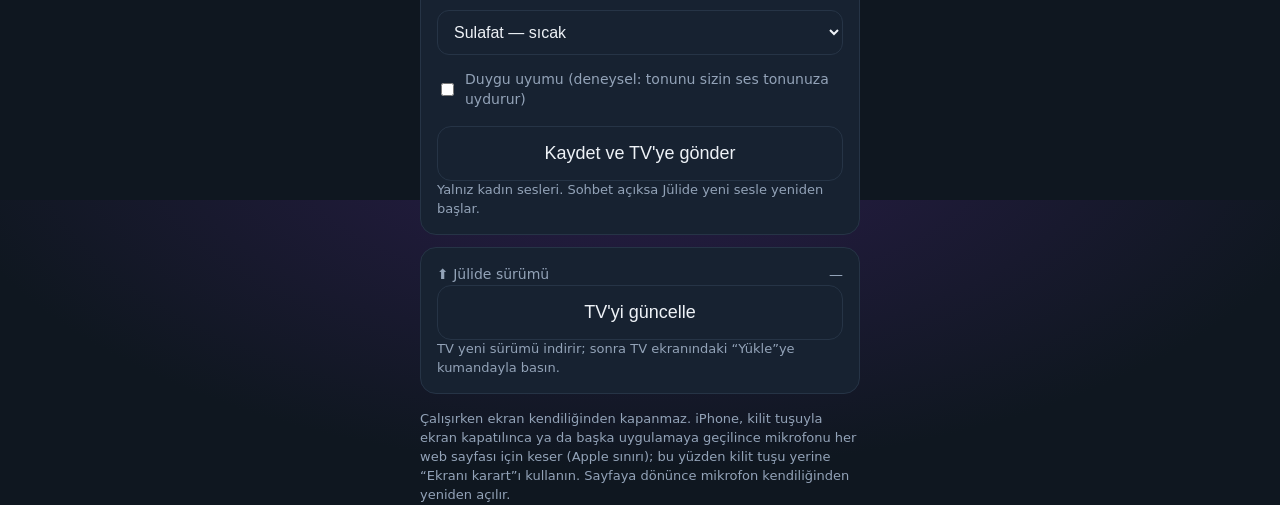
==== commit 2f6991e5: "Kumanda: Ses +/−, Sessiz ve kanal P+/P− tuşları (mevcut ses ve kanal_degistir araçlarıyla) Co-Author" ====
--- a/web/index.html
+++ b/web/index.html
@@ -99,6 +99,10 @@
   .kumanda .ok { background: var(--mor); color: #160a33; font-size: 18px; font-weight: 700; }
   .kumanda-alt { display: flex; gap: 8px; }
   .kumanda-alt button { padding: 12px; font-size: 15px; }
+  .ses-kanal { margin-bottom: 8px; }
+  .ses-kanal .dikey { flex: 1; display: flex; flex-direction: column; gap: 6px; align-items: stretch; }
+  .ses-kanal .dikey button { font-weight: 650; touch-action: manipulation; }
+  .ses-kanal .etiket { text-align: center; font-size: 13px; color: var(--soluk); padding: 9px 0; }
 </style>
 </head>
 <body>
@@ -136,6 +140,18 @@
       <span></span><button data-tus="yukari" aria-label="Yukarı">▲</button><span></span>
       <button data-tus="sol" aria-label="Sol">◀</button><button data-tus="tamam" class="ok" aria-label="Tamam">OK</button><button data-tus="sag" aria-label="Sağ">▶</button>
       <span></span><button data-tus="asagi" aria-label="Aşağı">▼</button><span></span>
+    </div>
+    <div class="kumanda-alt ses-kanal">
+      <div class="dikey">
+        <button data-tus="ses_artir" class="ikincil" aria-label="Sesi artır">🔊 Ses +</button>
+        <button data-tus="sessiz" class="ikincil" aria-label="Sessiz">🔇</button>
+        <button data-tus="ses_azalt" class="ikincil" aria-label="Sesi azalt">🔉 Ses −</button>
+      </div>
+      <div class="dikey">
+        <button data-tus="kanal_yukari" class="ikincil" aria-label="Sonraki kanal">P +</button>
+        <span class="etiket">Kanal</span>
+        <button data-tus="kanal_asagi" class="ikincil" aria-label="Önceki kanal">P −</button>
+      </div>
     </div>
     <div class="kumanda-alt">
       <button data-tus="geri" class="ikincil">↩ Geri</button>
@@ -606,7 +622,7 @@
   let komutBekle = null;
   function kanalYok(el) { el.textContent = "Önce Ayarlar'dan TV kodunu girin."; }
   // Yazılı komut ve kumanda TV'de en az bu sürümü ister; eski sürüm bu mesajları sessizce yok sayar
-  const EN_AZ_SURUM = 145;
+  const EN_AZ_SURUM = 147; // yazılı komut 145, tuş onayı 146, ses/kanal tuşları 147
   function tvEski() { const n = parseInt(String(tvSurum || "").split(".").pop(), 10); return n > 0 && n < EN_AZ_SURUM; }
   function eskiMesaji() { return "TV'deki Jülide eski sürüm (" + tvSurum + "). Bu özellik için en az 0.1." + EN_AZ_SURUM + " gerekli: Ayarlar → TV'yi güncelle, sonra TV'de 'Yükle'ye basın."; }
   function yanitYok() {
@@ -620,7 +636,7 @@
     p = p || {};
     komutYanit.textContent = p.ok ? "✓ " + (TUS_ADI[p.t] || p.t) : "'" + (TUS_ADI[p.t] || p.t) + "' tuşu TV'de uygulanamadı.";
   }
-  const TUS_ADI = { yukari: "Yukarı", asagi: "Aşağı", sol: "Sol", sag: "Sağ", tamam: "OK", geri: "Geri", ana_ekran: "Ana ekran" };
+  const TUS_ADI = { yukari: "Yukarı", asagi: "Aşağı", sol: "Sol", sag: "Sağ", tamam: "OK", geri: "Geri", ana_ekran: "Ana ekran", ses_artir: "Ses +", ses_azalt: "Ses −", sessiz: "Sessiz", kanal_yukari: "P +", kanal_asagi: "P −" };
   function komutYanitGeldi(p) {
     p = p || {};
     if (!p.m) return;
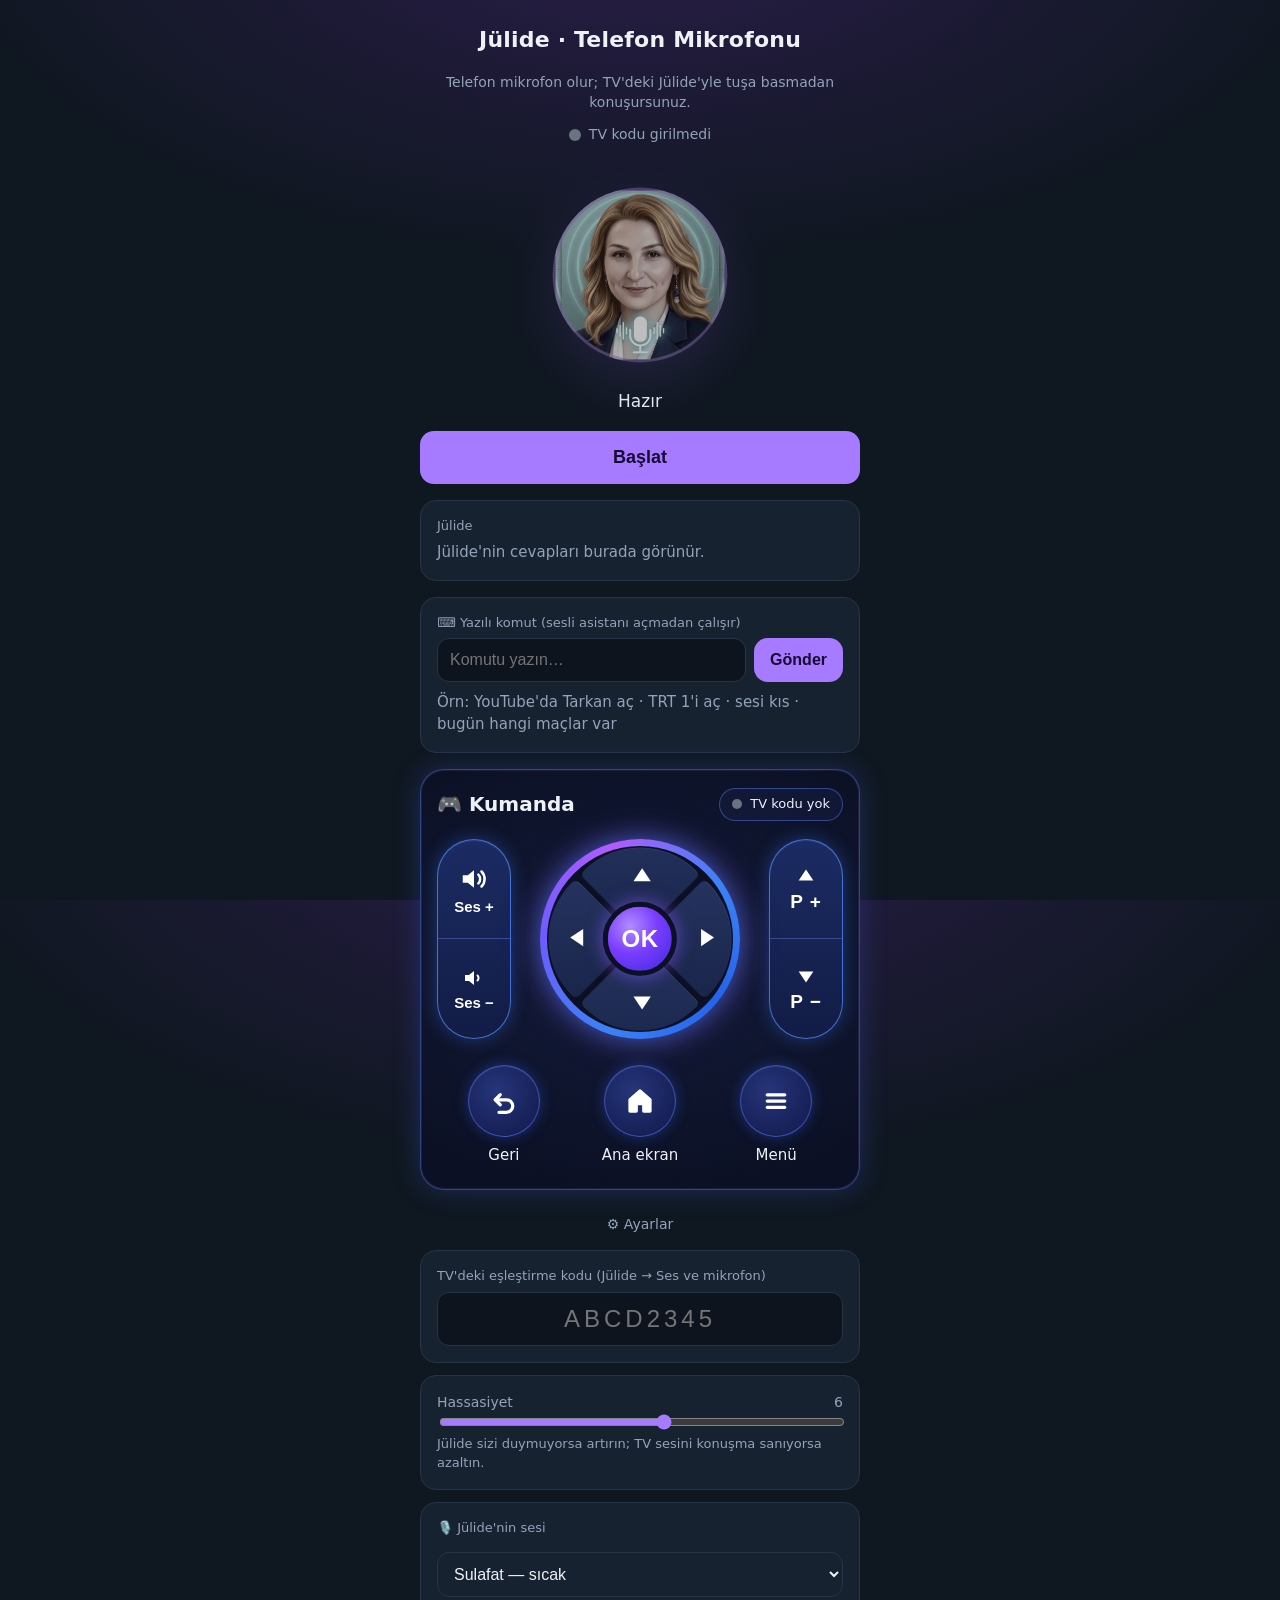
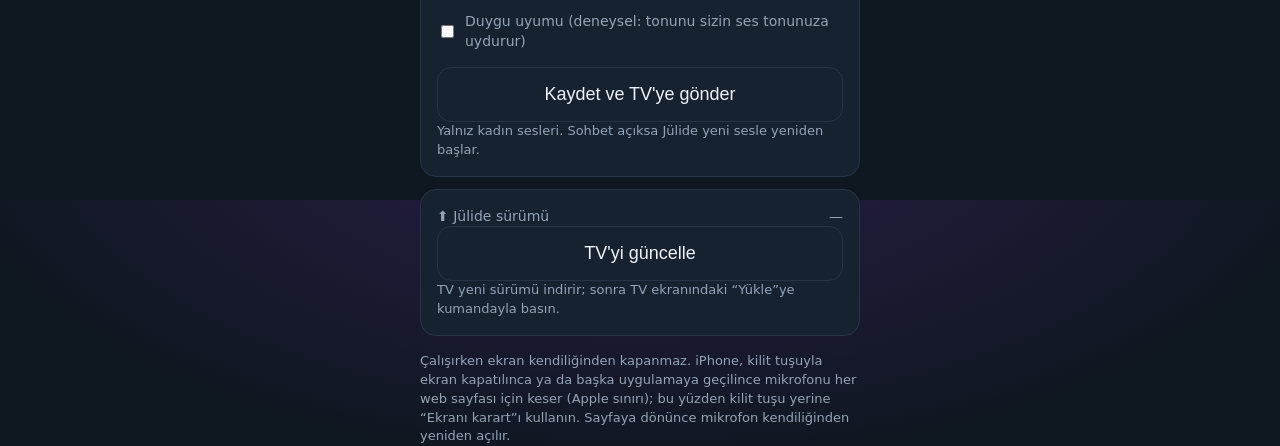
==== commit a952d261: "Kumanda yeni tasarım: solda Ses +/−, ortada halkalı yön tuşları ve OK, sağda P+/P−, altta Geri/Ana e" ====
--- a/web/index.html
+++ b/web/index.html
@@ -92,17 +92,52 @@
   .komut-satir button { width: auto; padding: 12px 16px; font-size: 16px; }
   #komutYanit { margin-top: 10px; }
   #komutYanit:empty::before { content: "Örn: YouTube'da Tarkan aç · TRT 1'i aç · sesi kıs · bugün hangi maçlar var"; color: var(--soluk); }
-  /* Kumanda (yön tuşları) */
-  .kumanda { display: grid; grid-template-columns: repeat(3, 64px); grid-template-rows: repeat(3, 64px); gap: 10px; justify-content: center; margin: 6px 0 12px; }
-  .kumanda button { width: 64px; height: 64px; padding: 0; border-radius: 50%; font-size: 24px; background: #22314a; color: var(--yazi); border: 1px solid var(--cizgi); touch-action: manipulation; user-select: none; -webkit-user-select: none; }
-  .kumanda button:active { background: var(--mor-koyu); }
-  .kumanda .ok { background: var(--mor); color: #160a33; font-size: 18px; font-weight: 700; }
-  .kumanda-alt { display: flex; gap: 8px; }
-  .kumanda-alt button { padding: 12px; font-size: 15px; }
-  .ses-kanal { margin-bottom: 8px; }
-  .ses-kanal .dikey { flex: 1; display: flex; flex-direction: column; gap: 6px; align-items: stretch; }
-  .ses-kanal .dikey button { font-weight: 650; touch-action: manipulation; }
-  .ses-kanal .etiket { text-align: center; font-size: 13px; color: var(--soluk); padding: 9px 0; }
+  /* Kumanda (yön tuşları) — tasarım: solda ses, ortada halkalı yön tuşları, sağda kanal, altta Geri/Ana ekran/Menü */
+  .kumanda-kart { position: relative; padding: 18px 16px 22px; border-radius: 24px; border: 1px solid rgba(96,128,255,.45);
+    background: radial-gradient(120% 80% at 50% 45%, #141c3a 0%, #0b1024 70%);
+    box-shadow: 0 0 0 1px rgba(167,123,255,.12) inset, 0 0 28px rgba(76,110,255,.25); }
+  .kumanda-bas { display: flex; align-items: center; justify-content: space-between; margin-bottom: 18px; }
+  .kumanda-bas h2 { margin: 0; font-size: 20px; font-weight: 650; display: flex; align-items: center; gap: 10px; }
+  .tv-hap { display: flex; align-items: center; gap: 8px; font-size: 13px; padding: 6px 12px; border-radius: 999px;
+    border: 1px solid rgba(96,128,255,.45); background: rgba(20,28,60,.7); color: var(--yazi); white-space: nowrap; }
+  .tv-hap .isik { width: 10px; height: 10px; }
+  .kumanda-orta { display: flex; align-items: center; justify-content: space-between; gap: 8px; }
+  .kumanda-orta button, .kumanda-alt3 button { -webkit-user-select: none; user-select: none; touch-action: manipulation; }
+  .hap { flex: 0 0 auto; width: clamp(58px, 17vw, 74px); height: clamp(170px, 46vw, 200px); display: flex; flex-direction: column;
+    border-radius: 999px; overflow: hidden; border: 1.5px solid rgba(80,140,255,.75);
+    background: linear-gradient(180deg, #1b2b63 0%, #121c45 100%); box-shadow: 0 0 18px rgba(60,120,255,.35), inset 0 1px 0 rgba(255,255,255,.08); }
+  .hap button { flex: 1; width: 100%; padding: 0; border-radius: 0; background: transparent; color: #fff; display: flex; flex-direction: column;
+    align-items: center; justify-content: center; gap: 4px; font-size: 15px; font-weight: 600; }
+  .hap button + button { border-top: 1px solid rgba(120,150,255,.35); }
+  .hap button:active { background: rgba(109,63,224,.45); }
+  .hap svg { width: 30px; height: 30px; fill: #fff; }
+  .hap .kucuk svg { width: 24px; height: 24px; }
+  .hap b { font-size: 19px; font-weight: 700; letter-spacing: 1px; }
+  .yon-halka { flex: 0 0 auto; position: relative; width: clamp(170px, 48vw, 200px); aspect-ratio: 1; border-radius: 50%; padding: 7px;
+    background: conic-gradient(from 200deg, #3b82f6, #6d5cff, #b05cff, #3b82f6 60%, #2563eb, #3b82f6);
+    box-shadow: 0 0 24px rgba(80,120,255,.55), 0 0 40px rgba(167,92,255,.25); }
+  .yon-ic { position: relative; width: 100%; height: 100%; border-radius: 50%; background: #0b1024; padding: 5px; }
+  .yon-izgara { width: 100%; height: 100%; display: grid; grid-template-columns: 1fr 1fr; gap: 6px; transform: rotate(45deg); }
+  .yon-izgara button { width: 100%; height: 100%; padding: 0; background: linear-gradient(135deg, #24335f, #1a254a); color: #fff;
+    border-radius: 6px; box-shadow: inset 0 1px 0 rgba(255,255,255,.06); }
+  .yon-izgara button:active { background: rgba(109,63,224,.6); }
+  .yon-izgara button svg { width: 26px; height: 26px; fill: #fff; transform: rotate(-45deg); }
+  .yon-izgara .y { border-top-left-radius: 100%; }   /* üst */
+  .yon-izgara .sg { border-top-right-radius: 100%; } /* sağ */
+  .yon-izgara .sl { border-bottom-left-radius: 100%; } /* sol */
+  .yon-izgara .a { border-bottom-right-radius: 100%; } /* alt */
+  .yon-izgara .y svg { transform: rotate(-45deg) translateY(10%); }
+  .yon-ok { position: absolute; left: 50%; top: 50%; width: 40%; aspect-ratio: 1; transform: translate(-50%, -50%); padding: 0;
+    border-radius: 50%; border: 5px solid #0b1024; color: #fff; font-size: 24px; font-weight: 800; letter-spacing: .5px;
+    background: radial-gradient(circle at 35% 30%, #b18cff 0%, #7a3cff 45%, #3b2bdc 100%); box-shadow: 0 0 18px rgba(140,90,255,.65); }
+  .yon-ok:active { filter: brightness(1.25); }
+  .kumanda-alt3 { display: flex; justify-content: space-around; margin-top: 26px; }
+  .kumanda-alt3 .yuvar { display: flex; flex-direction: column; align-items: center; gap: 8px; font-size: 15px; color: var(--yazi); }
+  .kumanda-alt3 button { width: clamp(58px, 17vw, 72px); height: clamp(58px, 17vw, 72px); padding: 0; border-radius: 50%; color: #fff;
+    background: radial-gradient(circle at 40% 35%, #26357a 0%, #172158 70%); border: 1px solid rgba(90,120,255,.55);
+    box-shadow: 0 0 14px rgba(60,100,255,.35), inset 0 1px 0 rgba(255,255,255,.08); display: flex; align-items: center; justify-content: center; }
+  .kumanda-alt3 button:active { background: rgba(109,63,224,.6); }
+  .kumanda-alt3 svg { width: 30px; height: 30px; fill: none; stroke: #fff; stroke-width: 2.6; stroke-linecap: round; stroke-linejoin: round; }
 </style>
 </head>
 <body>
@@ -134,28 +169,36 @@
     <div id="komutYanit" class="cevap"></div>
   </section>
 
-  <section class="kart">
-    <label>🎮 Kumanda</label>
-    <div class="kumanda">
-      <span></span><button data-tus="yukari" aria-label="Yukarı">▲</button><span></span>
-      <button data-tus="sol" aria-label="Sol">◀</button><button data-tus="tamam" class="ok" aria-label="Tamam">OK</button><button data-tus="sag" aria-label="Sağ">▶</button>
-      <span></span><button data-tus="asagi" aria-label="Aşağı">▼</button><span></span>
+  <section class="kumanda-kart" aria-label="Kumanda">
+    <div class="kumanda-bas">
+      <h2>🎮 Kumanda</h2>
+      <span class="tv-hap"><span id="kumandaIsik" class="isik"></span><span id="kumandaDurum">TV durumu…</span></span>
     </div>
-    <div class="kumanda-alt ses-kanal">
-      <div class="dikey">
-        <button data-tus="ses_artir" class="ikincil" aria-label="Sesi artır">🔊 Ses +</button>
-        <button data-tus="sessiz" class="ikincil" aria-label="Sessiz">🔇</button>
-        <button data-tus="ses_azalt" class="ikincil" aria-label="Sesi azalt">🔉 Ses −</button>
+    <div class="kumanda-orta">
+      <div class="hap">
+        <button data-tus="ses_artir" aria-label="Sesi artır"><svg viewBox="0 0 24 24"><path d="M3 9h4l5-4v14l-5-4H3z"/><path d="M15.5 8.5a5 5 0 0 1 0 7M18 6a8.5 8.5 0 0 1 0 12" fill="none" stroke="#fff" stroke-width="2" stroke-linecap="round"/></svg>Ses +</button>
+        <button data-tus="ses_azalt" class="kucuk" aria-label="Sesi azalt"><svg viewBox="0 0 24 24"><path d="M3 9h4l5-4v14l-5-4H3z"/><path d="M15.5 9.5a3.5 3.5 0 0 1 0 5" fill="none" stroke="#fff" stroke-width="2" stroke-linecap="round"/></svg>Ses −</button>
       </div>
-      <div class="dikey">
-        <button data-tus="kanal_yukari" class="ikincil" aria-label="Sonraki kanal">P +</button>
-        <span class="etiket">Kanal</span>
-        <button data-tus="kanal_asagi" class="ikincil" aria-label="Önceki kanal">P −</button>
+      <div class="yon-halka">
+        <div class="yon-ic">
+          <div class="yon-izgara">
+            <button data-tus="yukari" class="y" aria-label="Yukarı"><svg viewBox="0 0 24 24"><path d="M12 5l8 12H4z"/></svg></button>
+            <button data-tus="sag" class="sg" aria-label="Sağ"><svg viewBox="0 0 24 24" style="transform:rotate(45deg)"><path d="M12 5l8 12H4z"/></svg></button>
+            <button data-tus="sol" class="sl" aria-label="Sol"><svg viewBox="0 0 24 24" style="transform:rotate(-135deg)"><path d="M12 5l8 12H4z"/></svg></button>
+            <button data-tus="asagi" class="a" aria-label="Aşağı"><svg viewBox="0 0 24 24" style="transform:rotate(135deg)"><path d="M12 5l8 12H4z"/></svg></button>
+          </div>
+          <button data-tus="tamam" class="yon-ok" aria-label="Tamam">OK</button>
+        </div>
+      </div>
+      <div class="hap">
+        <button data-tus="kanal_yukari" aria-label="Sonraki kanal"><svg viewBox="0 0 24 24" style="width:22px;height:22px"><path d="M12 5l8 12H4z"/></svg><b>P +</b></button>
+        <button data-tus="kanal_asagi" aria-label="Önceki kanal"><svg viewBox="0 0 24 24" style="width:22px;height:22px;transform:rotate(180deg)"><path d="M12 5l8 12H4z"/></svg><b>P −</b></button>
       </div>
     </div>
-    <div class="kumanda-alt">
-      <button data-tus="geri" class="ikincil">↩ Geri</button>
-      <button data-tus="ana_ekran" class="ikincil">⌂ Ana ekran</button>
+    <div class="kumanda-alt3">
+      <div class="yuvar"><button data-tus="geri" aria-label="Geri"><svg viewBox="0 0 24 24"><path d="M9 7L5 11l4 4"/><path d="M5 11h9a5 5 0 0 1 0 10H8"/></svg></button>Geri</div>
+      <div class="yuvar"><button data-tus="ana_ekran" aria-label="Ana ekran"><svg viewBox="0 0 24 24"><path d="M4 11l8-7 8 7v9h-5v-6H9v6H4z" fill="#fff"/></svg></button>Ana ekran</div>
+      <div class="yuvar"><button data-tus="menu" aria-label="Menü"><svg viewBox="0 0 24 24"><path d="M5 7h14M5 12h14M5 17h14"/></svg></button>Menü</div>
     </div>
   </section>
 
@@ -577,12 +620,14 @@
   const isik = $("isik"), isikMetin = $("isikMetin");
   let izleIstemci = null, izleKanal = null, izleKod = "", sonGorulme = 0, sonOturum = null, yoklama = null, ekran = true;
   function isikYaz() {
-    if (!izleKod) { isik.className = "isik"; isikMetin.textContent = "TV kodu girilmedi"; return; }
+    if (!izleKod) { isik.className = "isik"; isikMetin.textContent = "TV kodu girilmedi"; const kd = $("kumandaDurum"); if (kd) kd.textContent = "TV kodu yok"; return; }
     const ulasiliyor = Date.now() - sonGorulme < 45000;
     const acik = ulasiliyor && ekran !== false;
     isik.className = "isik " + (acik ? "acik" : "kapali");
     isikMetin.textContent = acik ? ("TV açık · Jülide " + (sonOturum ? "sohbette" : "hazır"))
       : ulasiliyor ? "TV kapalı (bekleme modunda)" : "TV kapalı ya da çevrimdışı";
+    const ki = $("kumandaIsik"), kd = $("kumandaDurum");
+    if (ki && kd) { ki.className = "isik " + (acik ? "acik" : "kapali"); kd.textContent = acik ? "TV Bağlı" : ulasiliyor ? "TV Beklemede" : "TV Bağlı Değil"; }
   }
   const sesSec = $("sesSec"), duyguEl = $("duygu"), sesDurum = $("sesDurum");
   let sesGonderiliyor = null;
@@ -622,7 +667,7 @@
   let komutBekle = null;
   function kanalYok(el) { el.textContent = "Önce Ayarlar'dan TV kodunu girin."; }
   // Yazılı komut ve kumanda TV'de en az bu sürümü ister; eski sürüm bu mesajları sessizce yok sayar
-  const EN_AZ_SURUM = 147; // yazılı komut 145, tuş onayı 146, ses/kanal tuşları 147
+  const EN_AZ_SURUM = 148; // yazılı komut 145, tuş onayı 146, ses/kanal 147, menü 148
   function tvEski() { const n = parseInt(String(tvSurum || "").split(".").pop(), 10); return n > 0 && n < EN_AZ_SURUM; }
   function eskiMesaji() { return "TV'deki Jülide eski sürüm (" + tvSurum + "). Bu özellik için en az 0.1." + EN_AZ_SURUM + " gerekli: Ayarlar → TV'yi güncelle, sonra TV'de 'Yükle'ye basın."; }
   function yanitYok() {
@@ -636,7 +681,7 @@
     p = p || {};
     komutYanit.textContent = p.ok ? "✓ " + (TUS_ADI[p.t] || p.t) : "'" + (TUS_ADI[p.t] || p.t) + "' tuşu TV'de uygulanamadı.";
   }
-  const TUS_ADI = { yukari: "Yukarı", asagi: "Aşağı", sol: "Sol", sag: "Sağ", tamam: "OK", geri: "Geri", ana_ekran: "Ana ekran", ses_artir: "Ses +", ses_azalt: "Ses −", sessiz: "Sessiz", kanal_yukari: "P +", kanal_asagi: "P −" };
+  const TUS_ADI = { yukari: "Yukarı", asagi: "Aşağı", sol: "Sol", sag: "Sağ", tamam: "OK", geri: "Geri", ana_ekran: "Ana ekran", ses_artir: "Ses +", ses_azalt: "Ses −", sessiz: "Sessiz", kanal_yukari: "P +", kanal_asagi: "P −", menu: "Menü" };
   function komutYanitGeldi(p) {
     p = p || {};
     if (!p.m) return;
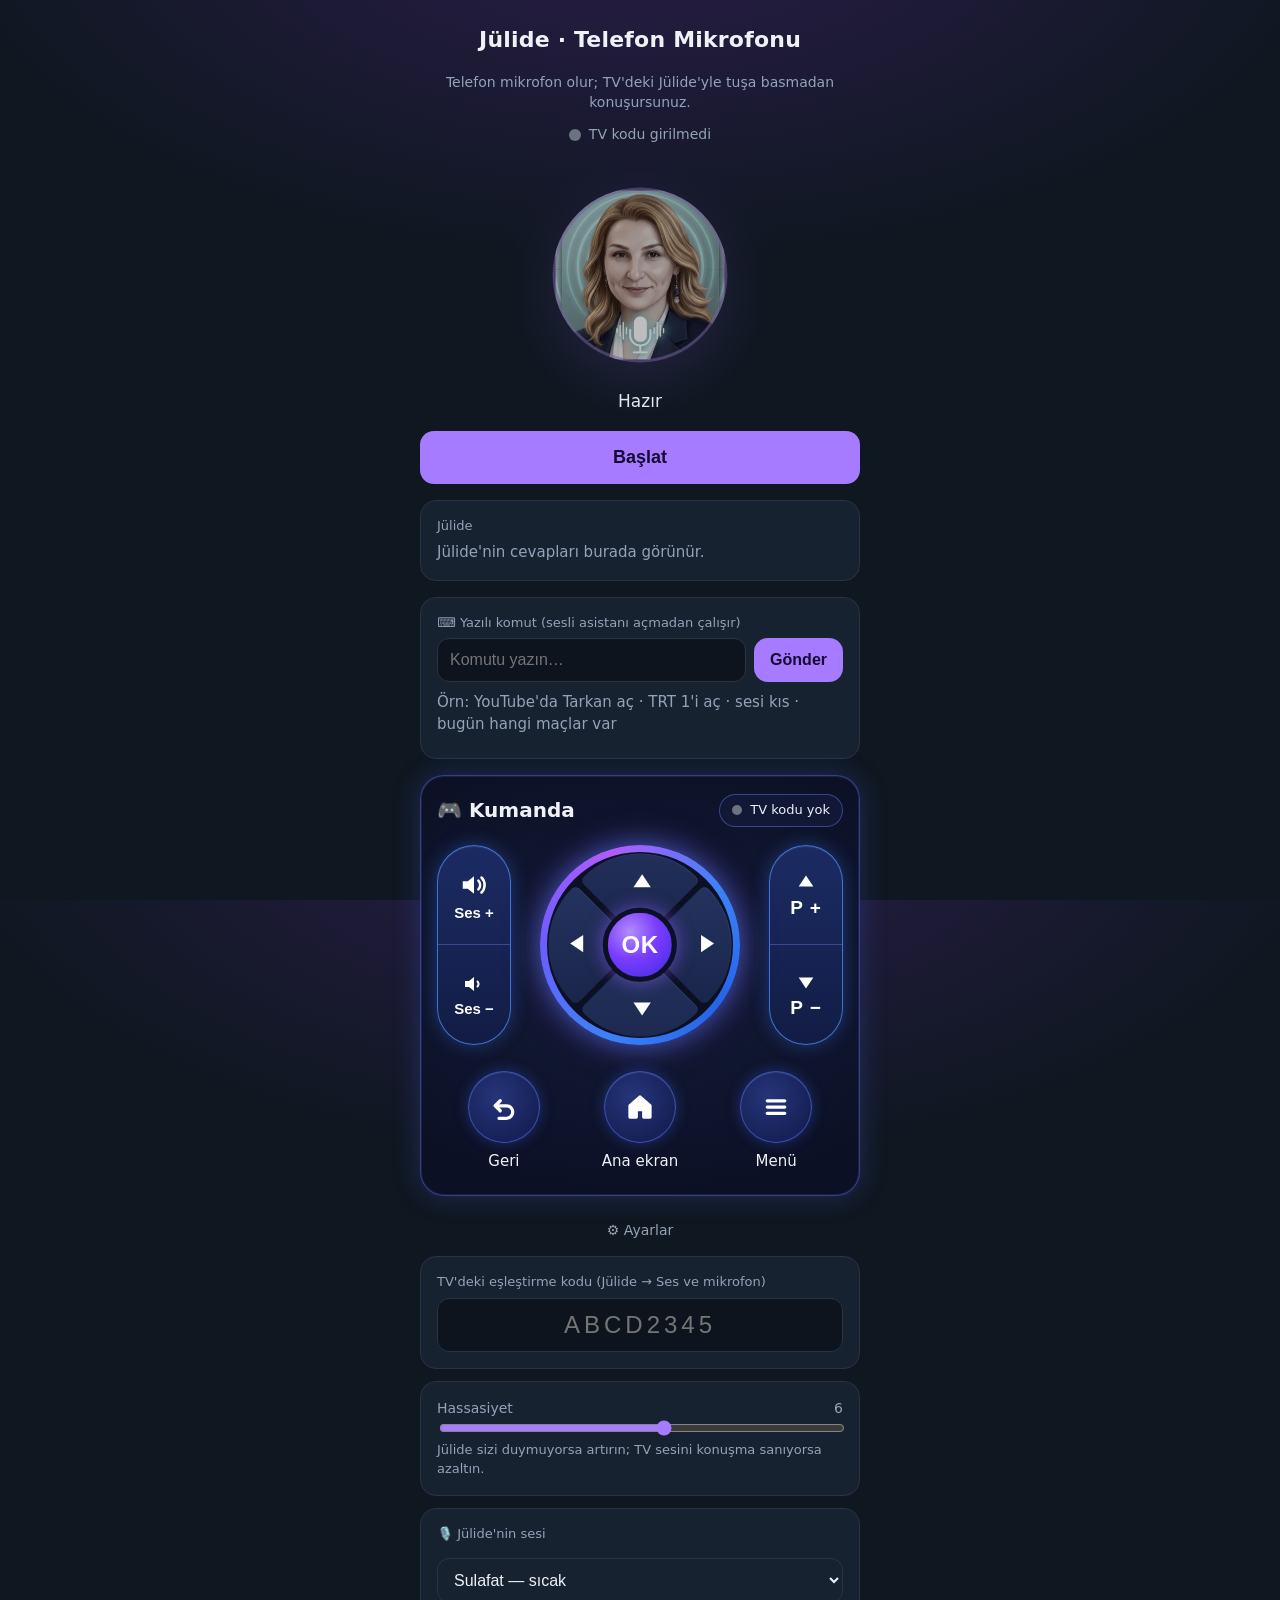
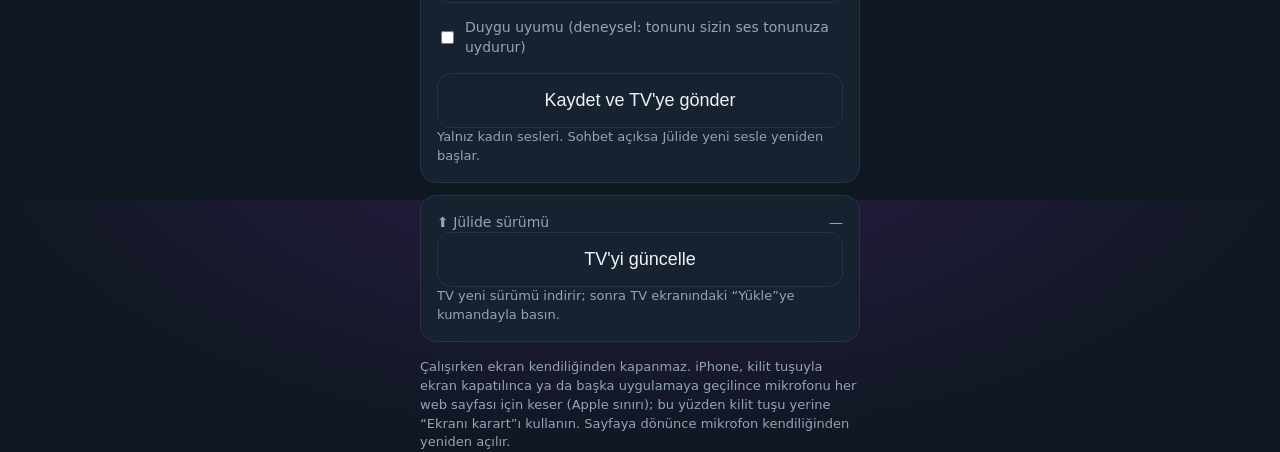
==== commit aabd4c7b: "Yazılı komut: 'ses seviyesini 17 yap' yerel hızlı yol (TV ses kademesi, okunarak doğrulanır), sonuçt" ====
--- a/web/index.html
+++ b/web/index.html
@@ -90,7 +90,13 @@
   .komut-satir { display: flex; gap: 8px; }
   .komut-satir input#komutMetin { flex: 1; min-width: 0; font-size: 16px; letter-spacing: 0; text-transform: none; text-align: left; padding: 12px; }
   .komut-satir button { width: auto; padding: 12px 16px; font-size: 16px; }
-  #komutYanit { margin-top: 10px; }
+  #komutYanit { margin-top: 10px; white-space: pre-line; }
+  .rozet { display: inline-block; font-size: 12px; font-weight: 700; letter-spacing: .4px; padding: 3px 9px; border-radius: 999px; margin-bottom: 6px; }
+  .rozet.yapildi { background: rgba(34,197,94,.18); color: #4ade80; border: 1px solid rgba(74,222,128,.5); }
+  .rozet.yapilamadi { background: rgba(239,68,68,.16); color: #f87171; border: 1px solid rgba(248,113,113,.5); }
+  .rozet.bilgi { background: rgba(96,128,255,.16); color: #93a5ff; border: 1px solid rgba(147,165,255,.45); }
+  .rozet.bekliyor { background: rgba(250,204,21,.14); color: #facc15; border: 1px solid rgba(250,204,21,.45); }
+  #komutSurum { margin: 6px 0 0; font-size: 12px; }
   #komutYanit:empty::before { content: "Örn: YouTube'da Tarkan aç · TRT 1'i aç · sesi kıs · bugün hangi maçlar var"; color: var(--soluk); }
   /* Kumanda (yön tuşları) — tasarım: solda ses, ortada halkalı yön tuşları, sağda kanal, altta Geri/Ana ekran/Menü */
   .kumanda-kart { position: relative; padding: 18px 16px 22px; border-radius: 24px; border: 1px solid rgba(96,128,255,.45);
@@ -167,6 +173,7 @@
       <button id="komutGonder">Gönder</button>
     </div>
     <div id="komutYanit" class="cevap"></div>
+    <p class="ipucu" id="komutSurum"></p>
   </section>
 
   <section class="kumanda-kart" aria-label="Kumanda">
@@ -637,6 +644,8 @@
   function surumYaz() {
     const eski = tvSurum && sonSurum && (parseInt(sonSurum.split(".").pop(), 10) > parseInt(tvSurum.split(".").pop(), 10));
     surumBilgi.textContent = "TV: " + (tvSurum || "?") + " · Son: " + (sonSurum || "?") + (eski ? " ⚠" : (tvSurum && sonSurum ? " ✓" : ""));
+    const ks = $("komutSurum");
+    if (ks) ks.textContent = tvSurum ? ("TV'deki Jülide: " + tvSurum + (typeof tvEski === "function" && tvEski() ? " — eski, Ayarlar → TV'yi güncelle" : "")) : "";
   }
   function sonSurumuAl() {
     fetch("https://api.github.com/repos/klncumut6565/tv-asistan/releases/latest", { cache: "no-cache" })
@@ -679,13 +688,20 @@
   function tusOnayGeldi(p) {
     clearTimeout(tusBekle); tusBekle = null;
     p = p || {};
-    komutYanit.textContent = p.ok ? "✓ " + (TUS_ADI[p.t] || p.t) : "'" + (TUS_ADI[p.t] || p.t) + "' tuşu TV'de uygulanamadı.";
+    komutDurum(p.ok ? "yapildi" : "yapilamadi", p.ok ? (TUS_ADI[p.t] || p.t) + " tuşu basıldı." : "'" + (TUS_ADI[p.t] || p.t) + "' tuşu TV'de uygulanamadı.");
   }
   const TUS_ADI = { yukari: "Yukarı", asagi: "Aşağı", sol: "Sol", sag: "Sağ", tamam: "OK", geri: "Geri", ana_ekran: "Ana ekran", ses_artir: "Ses +", ses_azalt: "Ses −", sessiz: "Sessiz", kanal_yukari: "P +", kanal_asagi: "P −", menu: "Menü" };
+  /** Komut kartına durum rozeti + mesaj yazar. tur: yapildi | yapilamadi | bilgi | bekliyor */
+  function komutDurum(tur, metin) {
+    const ad = { yapildi: "✓ YAPILDI", yapilamadi: "✗ YAPILAMADI", bilgi: "ℹ CEVAP", bekliyor: "⏳ ÇALIŞIYOR" }[tur] || "";
+    komutYanit.textContent = "";
+    if (ad) { const r = document.createElement("span"); r.className = "rozet " + tur; r.textContent = ad; komutYanit.appendChild(r); komutYanit.appendChild(document.createElement("br")); }
+    komutYanit.appendChild(document.createTextNode(String(metin || "").replace(/^✓\s*/, "")));
+  }
   function komutYanitGeldi(p) {
     p = p || {};
     if (!p.m) return;
-    komutYanit.textContent = p.m;
+    komutDurum(!p.bitti ? "bekliyor" : p.ok === true ? "yapildi" : p.ok === false ? "yapilamadi" : "bilgi", p.m);
     clearTimeout(komutBekle);
     if (p.bitti) komutGonder.disabled = false;
     else komutBekle = setTimeout(() => { komutGonder.disabled = false; }, 90000);
@@ -695,14 +711,17 @@
     if (!m) return;
     if (!izleKanal) { kanalYok(komutYanit); return; }
     komutGonder.disabled = true;
-    komutYanit.textContent = "TV'ye gönderiliyor…";
+    komutDurum("bekliyor", "TV'ye gönderiliyor…");
+    // Sonucu beklemeden bilinen engeli hemen söyle (yine de gönderilir)
+    if (tvEski()) komutDurum("yapilamadi", eskiMesaji());
+    else if (sonGorulme && Date.now() - sonGorulme > 45000) komutDurum("yapilamadi", "TV'ye ulaşılamıyor: TV açık mı, üstteki ışık yeşil mi? (yine de gönderildi)");
     try { izleKanal.send({ type: "broadcast", event: "komut", payload: { m } }); } catch (_) {}
     komutMetin.value = "";
     clearTimeout(komutBekle);
     komutBekle = setTimeout(() => {
       komutGonder.disabled = false;
-      komutYanit.textContent = yanitYok();
-    }, 15000);
+      komutDurum("yapilamadi", yanitYok());
+    }, 10000);
   }
   komutGonder.addEventListener("click", komutuGonder);
   komutMetin.addEventListener("keydown", (e) => { if (e.key === "Enter") { e.preventDefault(); komutuGonder(); } });
@@ -710,7 +729,7 @@
     if (!izleKanal) { kanalYok(komutYanit); return; }
     try { izleKanal.send({ type: "broadcast", event: "tus", payload: { t: b.dataset.tus } }); } catch (_) {}
     clearTimeout(tusBekle);
-    tusBekle = setTimeout(() => { tusBekle = null; komutYanit.textContent = yanitYok(); }, 4000);
+    tusBekle = setTimeout(() => { tusBekle = null; komutDurum("yapilamadi", yanitYok()); }, 4000);
     if (navigator.vibrate) try { navigator.vibrate(15); } catch (_) {}
   }));
   function gorundu(p) {
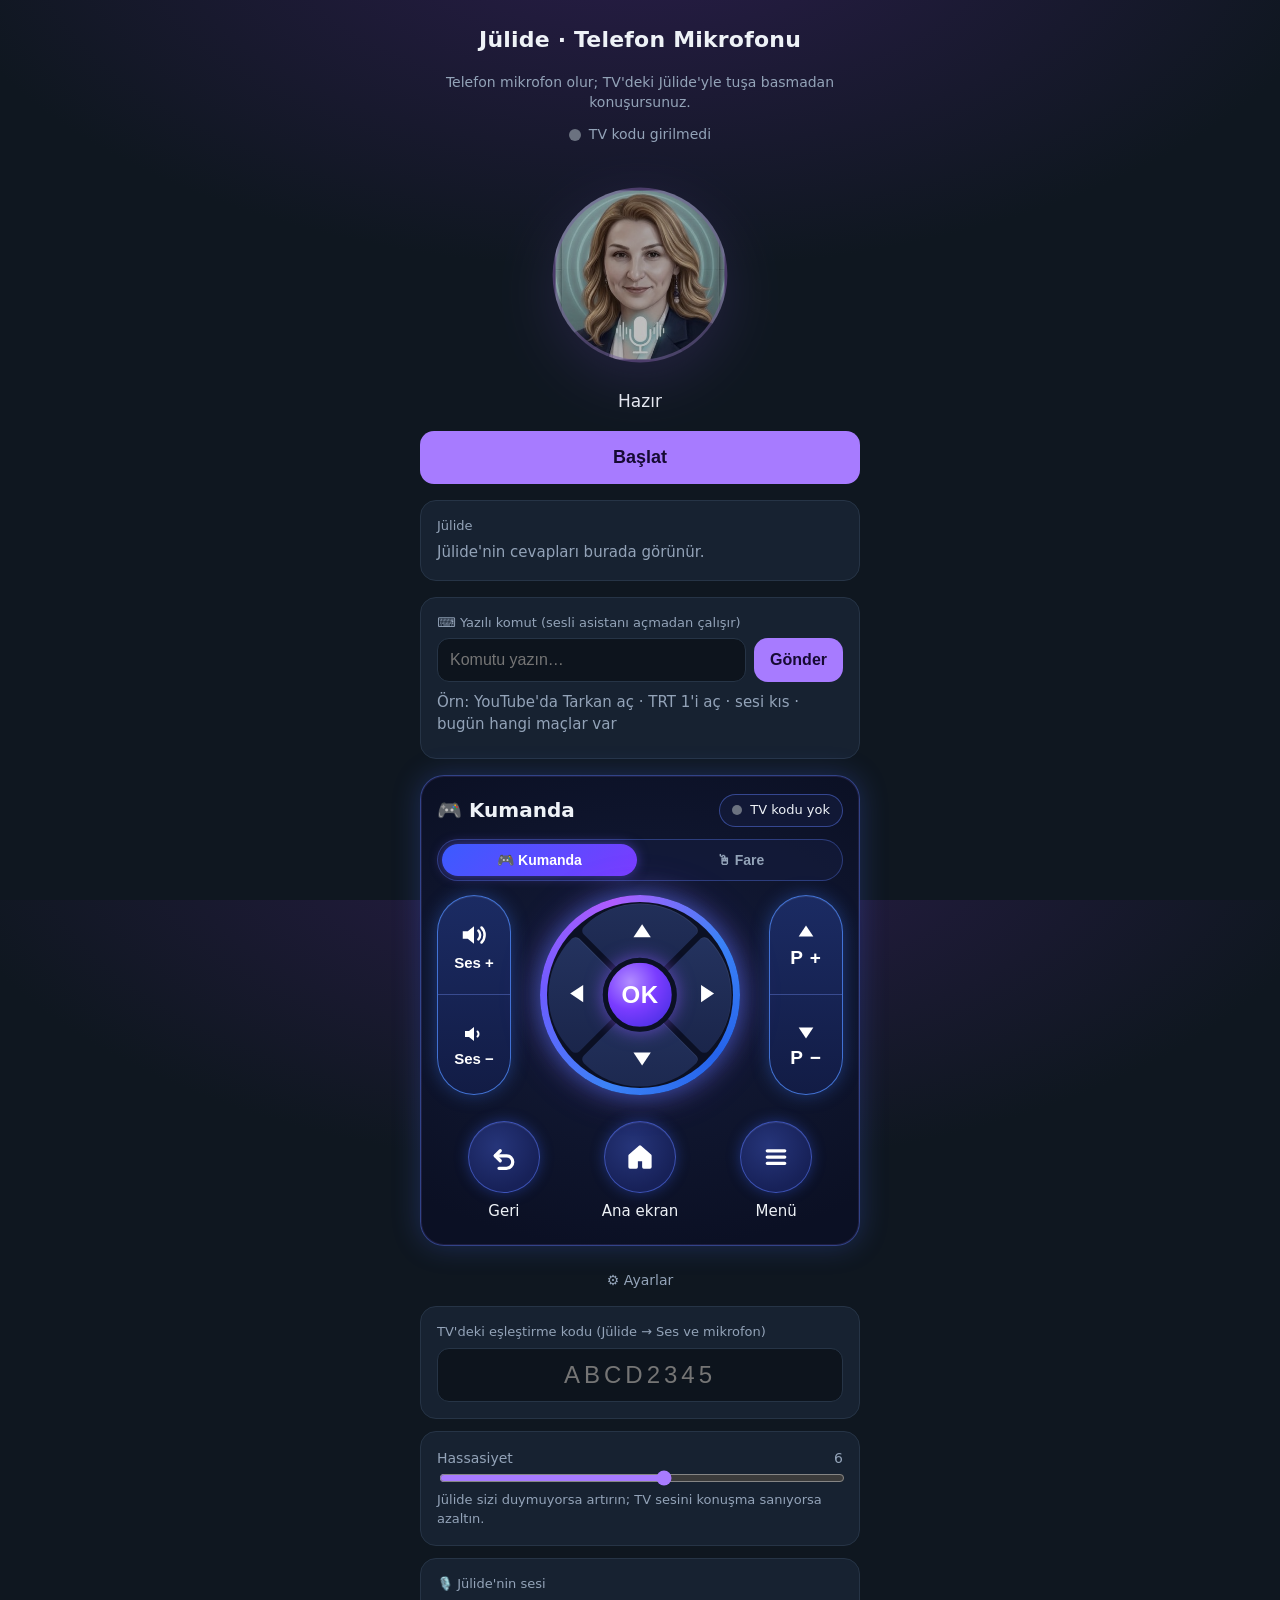
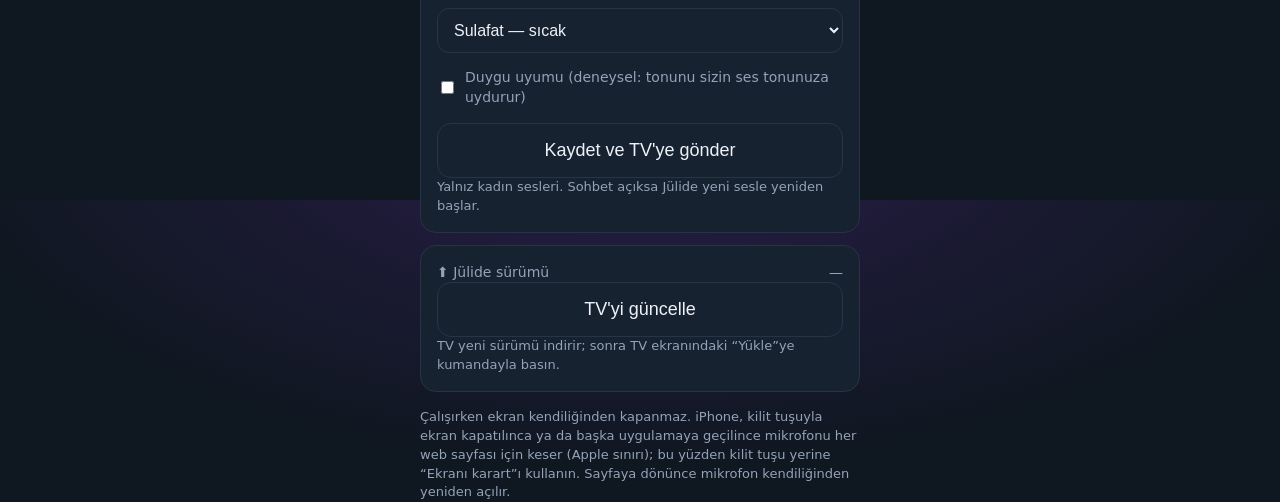
==== commit cd90638f: "Kumanda: Fare modu — dokunmatik alanla TV imlecini sürme (göreli, ivmeli), dokun=tık, çift dokun=çif" ====
--- a/web/index.html
+++ b/web/index.html
@@ -137,6 +137,21 @@
     border-radius: 50%; border: 5px solid #0b1024; color: #fff; font-size: 24px; font-weight: 800; letter-spacing: .5px;
     background: radial-gradient(circle at 35% 30%, #b18cff 0%, #7a3cff 45%, #3b2bdc 100%); box-shadow: 0 0 18px rgba(140,90,255,.65); }
   .yon-ok:active { filter: brightness(1.25); }
+  /* Fare modu: kumanda alanı dokunmatik yüzey olur */
+  .mod-sec { display: flex; gap: 6px; margin: -6px 0 14px; padding: 4px; border-radius: 999px; background: rgba(20,28,60,.7); border: 1px solid rgba(96,128,255,.35); }
+  .mod-sec button { flex: 1; padding: 8px 6px; border-radius: 999px; font-size: 14px; font-weight: 650; background: transparent; color: var(--soluk); border: 0; }
+  .mod-sec button.secili { background: linear-gradient(135deg, #3b5bff, #7a3cff); color: #fff; box-shadow: 0 0 12px rgba(110,90,255,.5); }
+  .dokunmatik { position: relative; height: clamp(190px, 52vw, 230px); border-radius: 20px; touch-action: none; -webkit-user-select: none; user-select: none;
+    background: radial-gradient(120% 120% at 50% 40%, #1a2552 0%, #10173a 70%); border: 1.5px solid rgba(80,140,255,.65);
+    box-shadow: 0 0 18px rgba(60,120,255,.3), inset 0 0 30px rgba(0,0,0,.35); display: flex; align-items: center; justify-content: center; overflow: hidden; }
+  .dokunmatik .ipucu-ic { color: rgba(200,210,255,.55); font-size: 13px; line-height: 1.6; text-align: center; pointer-events: none; padding: 0 14px; }
+  .dokunmatik .iz { position: absolute; width: 44px; height: 44px; margin: -22px 0 0 -22px; border-radius: 50%; pointer-events: none;
+    background: radial-gradient(circle, rgba(140,110,255,.55), rgba(140,110,255,0) 70%); opacity: 0; transition: opacity .2s; }
+  .dokunmatik.basili .iz { opacity: 1; }
+  .fare-tuslar { display: flex; gap: 8px; margin-top: 10px; }
+  .fare-tuslar button { flex: 1; padding: 11px 6px; font-size: 14px; border-radius: 14px; background: #1b2b63; color: #fff; border: 1px solid rgba(80,140,255,.55); touch-action: manipulation; }
+  .fare-tuslar button:active { background: rgba(109,63,224,.6); }
+  .gizli { display: none !important; }
   .kumanda-alt3 { display: flex; justify-content: space-around; margin-top: 26px; }
   .kumanda-alt3 .yuvar { display: flex; flex-direction: column; align-items: center; gap: 8px; font-size: 15px; color: var(--yazi); }
   .kumanda-alt3 button { width: clamp(58px, 17vw, 72px); height: clamp(58px, 17vw, 72px); padding: 0; border-radius: 50%; color: #fff;
@@ -181,7 +196,23 @@
       <h2>🎮 Kumanda</h2>
       <span class="tv-hap"><span id="kumandaIsik" class="isik"></span><span id="kumandaDurum">TV durumu…</span></span>
     </div>
-    <div class="kumanda-orta">
+    <div class="mod-sec" role="tablist">
+      <button id="modKumanda" class="secili" role="tab">🎮 Kumanda</button>
+      <button id="modFare" role="tab">🖱 Fare</button>
+    </div>
+    <div id="farePanel" class="gizli">
+      <div id="dokunmatik" class="dokunmatik" aria-label="Fare alanı">
+        <div class="iz" id="fareIz"></div>
+        <div class="ipucu-ic">Parmağınızı kaydırın: imleç hareket eder<br>Dokunun: tıkla · Çift dokunun: çift tık<br>İki parmakla kaydırın: sayfa kayar</div>
+      </div>
+      <div class="fare-tuslar">
+        <button data-fare="tik">👆 Tıkla</button>
+        <button data-fare="cift">Çift tık</button>
+        <button data-fare="kay-yukari">▲ Kaydır</button>
+        <button data-fare="kay-asagi">▼ Kaydır</button>
+      </div>
+    </div>
+    <div class="kumanda-orta" id="kumandaOrta">
       <div class="hap">
         <button data-tus="ses_artir" aria-label="Sesi artır"><svg viewBox="0 0 24 24"><path d="M3 9h4l5-4v14l-5-4H3z"/><path d="M15.5 8.5a5 5 0 0 1 0 7M18 6a8.5 8.5 0 0 1 0 12" fill="none" stroke="#fff" stroke-width="2" stroke-linecap="round"/></svg>Ses +</button>
         <button data-tus="ses_azalt" class="kucuk" aria-label="Sesi azalt"><svg viewBox="0 0 24 24"><path d="M3 9h4l5-4v14l-5-4H3z"/><path d="M15.5 9.5a3.5 3.5 0 0 1 0 5" fill="none" stroke="#fff" stroke-width="2" stroke-linecap="round"/></svg>Ses −</button>
@@ -676,7 +707,7 @@
   let komutBekle = null;
   function kanalYok(el) { el.textContent = "Önce Ayarlar'dan TV kodunu girin."; }
   // Yazılı komut ve kumanda TV'de en az bu sürümü ister; eski sürüm bu mesajları sessizce yok sayar
-  const EN_AZ_SURUM = 148; // yazılı komut 145, tuş onayı 146, ses/kanal 147, menü 148
+  const EN_AZ_SURUM = 151; // yazılı komut 145, tuş onayı 146, ses/kanal 147, menü 148, fare 151
   function tvEski() { const n = parseInt(String(tvSurum || "").split(".").pop(), 10); return n > 0 && n < EN_AZ_SURUM; }
   function eskiMesaji() { return "TV'deki Jülide eski sürüm (" + tvSurum + "). Bu özellik için en az 0.1." + EN_AZ_SURUM + " gerekli: Ayarlar → TV'yi güncelle, sonra TV'de 'Yükle'ye basın."; }
   function yanitYok() {
@@ -725,6 +756,73 @@
   }
   komutGonder.addEventListener("click", komutuGonder);
   komutMetin.addEventListener("keydown", (e) => { if (e.key === "Enter") { e.preventDefault(); komutuGonder(); } });
+  // ---- FARE MODU: dokunmatik alan → TV'deki imleç (göreli hareket; Supabase hız sınırı için ~12 mesaj/sn)
+  const modKumanda = $("modKumanda"), modFare = $("modFare"), farePanel = $("farePanel"), kumandaOrta = $("kumandaOrta");
+  const ped = $("dokunmatik"), fareIz = $("fareIz");
+  function fareGonder(payload) { if (izleKanal) try { izleKanal.send({ type: "broadcast", event: "fare", payload }); } catch (_) {} }
+  function modSec(fare) {
+    modFare.classList.toggle("secili", fare); modKumanda.classList.toggle("secili", !fare);
+    farePanel.classList.toggle("gizli", !fare); kumandaOrta.classList.toggle("gizli", fare);
+    if (!izleKanal && fare) kanalYok(komutYanit);
+    if (!fare) fareGonder({ gizle: true });
+    try { localStorage.setItem("julide_kumanda_modu", fare ? "fare" : "kumanda"); } catch (_) {}
+  }
+  modKumanda.addEventListener("click", () => modSec(false));
+  modFare.addEventListener("click", () => modSec(true));
+  try { if (localStorage.getItem("julide_kumanda_modu") === "fare") { modFare.classList.add("secili"); modKumanda.classList.remove("secili"); farePanel.classList.remove("gizli"); kumandaOrta.classList.add("gizli"); } } catch (_) {}
+
+  const parmaklar = new Map(); // pointerId → {x, y}
+  let birikX = 0, birikY = 0, birikKay = 0, sonGonderim = 0, gonderZaman = null;
+  let dokunBas = 0, dokunYol = 0, ikiParmak = false, sonTik = 0, tekTikZaman = null;
+  function birikmisiGonder() {
+    gonderZaman = null; sonGonderim = Date.now();
+    if (birikKay) { fareGonder({ kay: +birikKay.toFixed(4) }); birikKay = 0; }
+    if (birikX || birikY) { fareGonder({ dx: +birikX.toFixed(4), dy: +birikY.toFixed(4) }); birikX = 0; birikY = 0; }
+  }
+  function planla() {
+    if (gonderZaman) return;
+    gonderZaman = setTimeout(birikmisiGonder, Math.max(0, 80 - (Date.now() - sonGonderim)));
+  }
+  ped.addEventListener("pointerdown", (e) => {
+    ped.setPointerCapture && ped.setPointerCapture(e.pointerId);
+    parmaklar.set(e.pointerId, { x: e.clientX, y: e.clientY });
+    if (parmaklar.size === 1) { dokunBas = Date.now(); dokunYol = 0; ikiParmak = false; }
+    if (parmaklar.size >= 2) ikiParmak = true;
+    const r = ped.getBoundingClientRect(); fareIz.style.left = (e.clientX - r.left) + "px"; fareIz.style.top = (e.clientY - r.top) + "px";
+    ped.classList.add("basili"); e.preventDefault();
+  });
+  ped.addEventListener("pointermove", (e) => {
+    const o = parmaklar.get(e.pointerId); if (!o) return;
+    const w = ped.clientWidth || 300;
+    const dx = e.clientX - o.x, dy = e.clientY - o.y;
+    o.x = e.clientX; o.y = e.clientY;
+    dokunYol += Math.abs(dx) + Math.abs(dy);
+    const r = ped.getBoundingClientRect(); fareIz.style.left = (e.clientX - r.left) + "px"; fareIz.style.top = (e.clientY - r.top) + "px";
+    if (ikiParmak) { birikKay += (dy / w) / parmaklar.size; }
+    else { birikX += dx / w; birikY += dy / w; }
+    planla(); e.preventDefault();
+  });
+  function birak(e) {
+    if (!parmaklar.has(e.pointerId)) return;
+    parmaklar.delete(e.pointerId);
+    if (parmaklar.size > 0) return;
+    ped.classList.remove("basili");
+    const kisa = Date.now() - dokunBas < 260 && dokunYol < 10 && !ikiParmak;
+    if (gonderZaman) { clearTimeout(gonderZaman); birikmisiGonder(); }
+    if (!kisa) return;
+    // Dokunma = tık; 300 ms içinde ikinci dokunma = çift tık
+    if (tekTikZaman && Date.now() - sonTik < 300) { clearTimeout(tekTikZaman); tekTikZaman = null; fareGonder({ tik: 2 }); }
+    else { sonTik = Date.now(); tekTikZaman = setTimeout(() => { tekTikZaman = null; fareGonder({ tik: 1 }); }, 300); }
+    if (navigator.vibrate) try { navigator.vibrate(12); } catch (_) {}
+  }
+  ped.addEventListener("pointerup", birak);
+  ped.addEventListener("pointercancel", birak);
+  document.querySelectorAll("[data-fare]").forEach((b) => b.addEventListener("click", () => {
+    if (!izleKanal) { kanalYok(komutYanit); return; }
+    const t = b.dataset.fare;
+    fareGonder(t === "tik" ? { tik: 1 } : t === "cift" ? { tik: 2 } : { kay: t === "kay-yukari" ? 0.25 : -0.25 });
+  }));
+
   document.querySelectorAll("[data-tus]").forEach((b) => b.addEventListener("click", () => {
     if (!izleKanal) { kanalYok(komutYanit); return; }
     try { izleKanal.send({ type: "broadcast", event: "tus", payload: { t: b.dataset.tus } }); } catch (_) {}
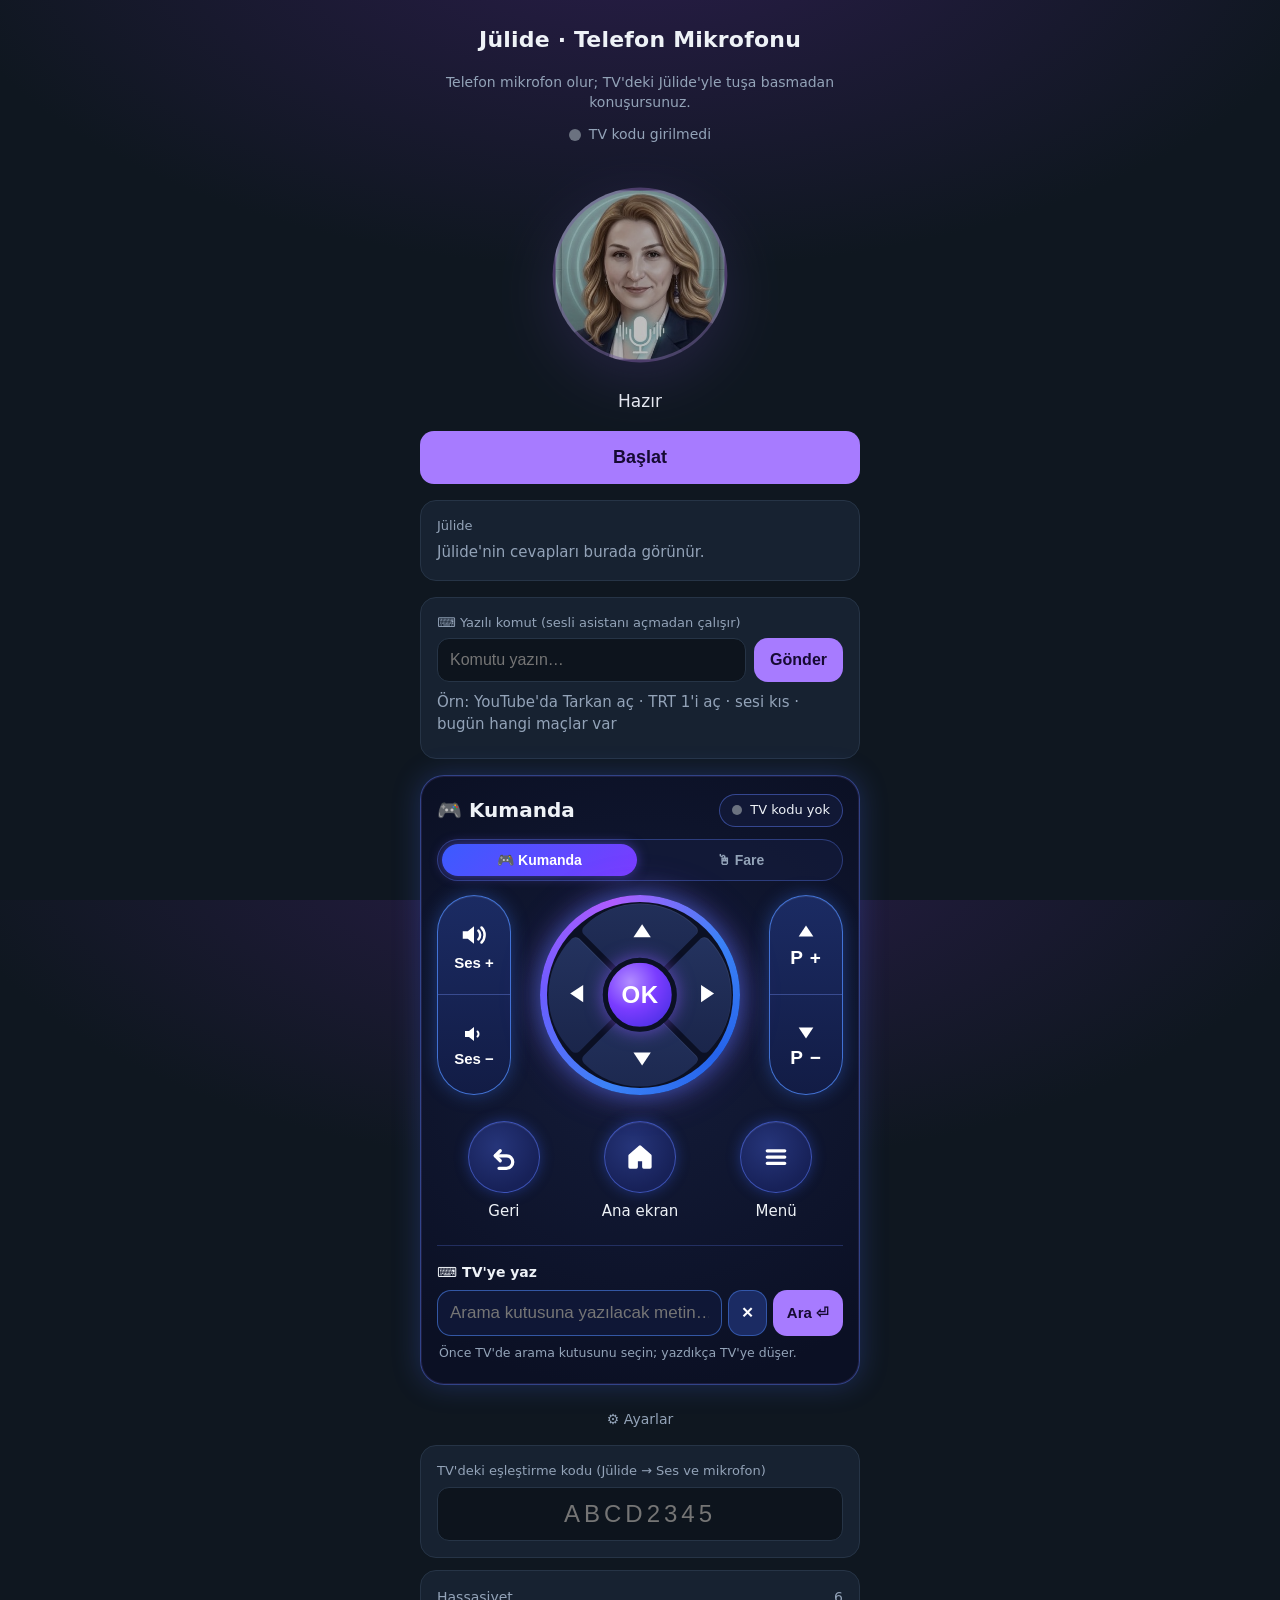
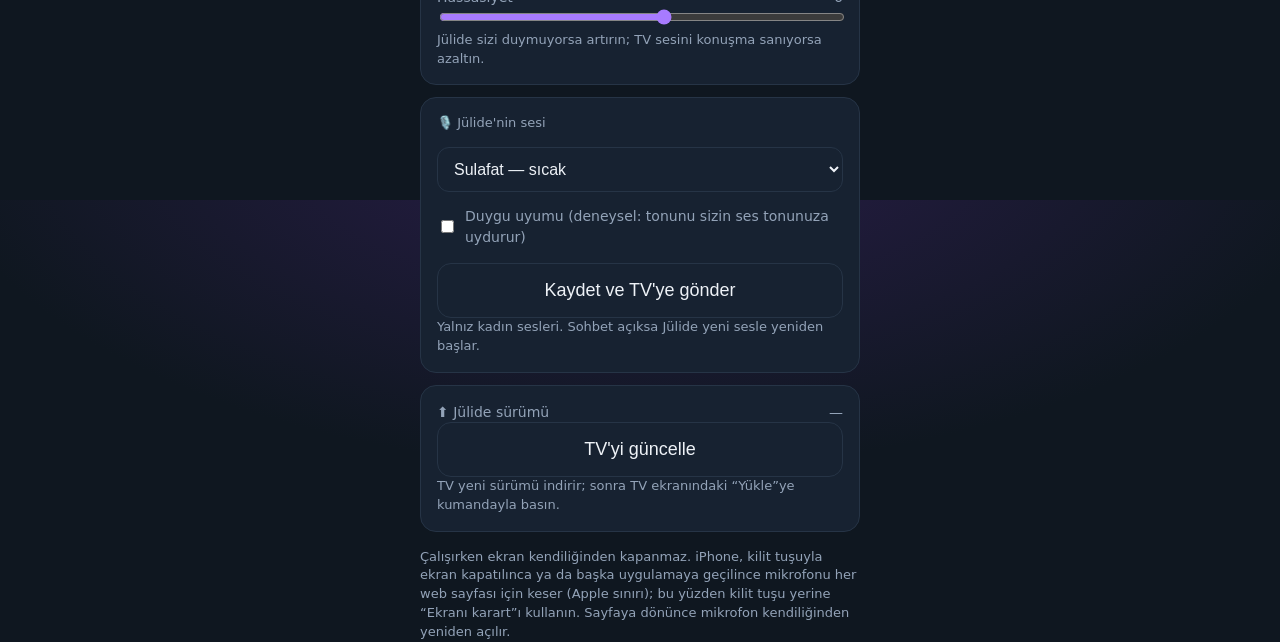
==== commit 3c17795b: "Kumanda: telefon klavyesiyle TV arama kutusuna canlı yazma (Türkçe harf korunur, silme eşitlenir), A" ====
--- a/web/index.html
+++ b/web/index.html
@@ -69,6 +69,18 @@
   .cevap { font-size: 15px; color: var(--yazi); white-space: pre-wrap; min-height: 22px; }
   .cevap:empty::before { content: "Jülide'nin cevapları burada görünür."; color: var(--soluk); }
   .ipucu { font-size: 13px; color: var(--soluk); margin: 0; }
+  .fare-hiz { display: flex; align-items: center; gap: 10px; margin: 10px 2px 0; font-size: 13px; color: var(--soluk); }
+  .fare-hiz input { flex: 1; accent-color: #7a3cff; padding: 0; }
+  .fare-hiz span { width: 38px; text-align: right; color: var(--yazi); }
+  .tv-klavye { margin-top: 22px; padding-top: 16px; border-top: 1px solid rgba(96,128,255,.25); }
+  .tv-klavye label { display: block; font-size: 14px; color: var(--yazi); margin-bottom: 8px; font-weight: 600; }
+  .klavye-satir { display: flex; gap: 6px; }
+  .klavye-satir input { flex: 1; min-width: 0; font-size: 17px; letter-spacing: 0; text-transform: none; text-align: left; padding: 12px;
+    border-radius: 14px; background: #0f1736; border: 1px solid rgba(80,140,255,.55); color: var(--yazi); }
+  .klavye-satir button { width: auto; padding: 12px 14px; font-size: 15px; border-radius: 14px; touch-action: manipulation; }
+  .klavye-satir .klavye-sil { background: #1b2b63; color: #fff; border: 1px solid rgba(80,140,255,.45); padding: 12px; }
+  .klavye-durum { margin: 8px 2px 0; font-size: 12.5px; color: var(--soluk); min-height: 1.2em; }
+  .klavye-durum.ok { color: #4ade80; } .klavye-durum.hata { color: #f87171; }
   .gizli { display: none !important; }
   #karanlik { position: fixed; inset: 0; background: #000; z-index: 50; display: flex; align-items: flex-end;
     justify-content: center; padding-bottom: 40px; color: #333; font-size: 14px; }
@@ -205,6 +217,7 @@
         <div class="iz" id="fareIz"></div>
         <div class="ipucu-ic">Parmağınızı kaydırın: imleç hareket eder<br>Dokunun: tıkla · Çift dokunun: çift tık<br>İki parmakla kaydırın: sayfa kayar</div>
       </div>
+      <label class="fare-hiz">Hassasiyet <input id="fareHiz" type="range" min="15" max="100" step="5" value="45"><span id="fareHizDeger">45%</span></label>
       <div class="fare-tuslar">
         <button data-fare="tik">👆 Tıkla</button>
         <button data-fare="cift">Çift tık</button>
@@ -237,6 +250,15 @@
       <div class="yuvar"><button data-tus="geri" aria-label="Geri"><svg viewBox="0 0 24 24"><path d="M9 7L5 11l4 4"/><path d="M5 11h9a5 5 0 0 1 0 10H8"/></svg></button>Geri</div>
       <div class="yuvar"><button data-tus="ana_ekran" aria-label="Ana ekran"><svg viewBox="0 0 24 24"><path d="M4 11l8-7 8 7v9h-5v-6H9v6H4z" fill="#fff"/></svg></button>Ana ekran</div>
       <div class="yuvar"><button data-tus="menu" aria-label="Menü"><svg viewBox="0 0 24 24"><path d="M5 7h14M5 12h14M5 17h14"/></svg></button>Menü</div>
+    </div>
+    <div class="tv-klavye">
+      <label for="klavyeMetin">⌨️ TV'ye yaz</label>
+      <div class="klavye-satir">
+        <input id="klavyeMetin" type="text" enterkeyhint="search" autocomplete="off" autocorrect="off" autocapitalize="off" spellcheck="false" maxlength="200" placeholder="Arama kutusuna yazılacak metin…">
+        <button id="klavyeSil" class="klavye-sil" aria-label="Temizle">✕</button>
+        <button id="klavyeAra">Ara ⏎</button>
+      </div>
+      <p id="klavyeDurum" class="klavye-durum">Önce TV'de arama kutusunu seçin; yazdıkça TV'ye düşer.</p>
     </div>
   </section>
 
@@ -707,7 +729,7 @@
   let komutBekle = null;
   function kanalYok(el) { el.textContent = "Önce Ayarlar'dan TV kodunu girin."; }
   // Yazılı komut ve kumanda TV'de en az bu sürümü ister; eski sürüm bu mesajları sessizce yok sayar
-  const EN_AZ_SURUM = 151; // yazılı komut 145, tuş onayı 146, ses/kanal 147, menü 148, fare 151
+  const EN_AZ_SURUM = 153; // yazılı komut 145, tuş onayı 146, ses/kanal 147, menü 148, fare 151, klavye 153
   function tvEski() { const n = parseInt(String(tvSurum || "").split(".").pop(), 10); return n > 0 && n < EN_AZ_SURUM; }
   function eskiMesaji() { return "TV'deki Jülide eski sürüm (" + tvSurum + "). Bu özellik için en az 0.1." + EN_AZ_SURUM + " gerekli: Ayarlar → TV'yi güncelle, sonra TV'de 'Yükle'ye basın."; }
   function yanitYok() {
@@ -771,6 +793,12 @@
   modFare.addEventListener("click", () => modSec(true));
   try { if (localStorage.getItem("julide_kumanda_modu") === "fare") { modFare.classList.add("secili"); modKumanda.classList.remove("secili"); farePanel.classList.remove("gizli"); kumandaOrta.classList.add("gizli"); } } catch (_) {}
 
+  // Hassasiyet: hareket TV'ye gönderilmeden önce ölçeklenir (TV güncellemesi gerekmez). Varsayılan %45.
+  const fareHiz = $("fareHiz"), fareHizDeger = $("fareHizDeger");
+  let fareCarpan = 0.45;
+  try { const k = parseInt(localStorage.getItem("julide_fare_hiz"), 10); if (k >= 15 && k <= 100) fareHiz.value = k; } catch (_) {}
+  function hizYaz() { fareCarpan = fareHiz.value / 100; fareHizDeger.textContent = fareHiz.value + "%"; try { localStorage.setItem("julide_fare_hiz", fareHiz.value); } catch (_) {} }
+  fareHiz.addEventListener("input", hizYaz); hizYaz();
   const parmaklar = new Map(); // pointerId → {x, y}
   let birikX = 0, birikY = 0, birikKay = 0, sonGonderim = 0, gonderZaman = null;
   let dokunBas = 0, dokunYol = 0, ikiParmak = false, sonTik = 0, tekTikZaman = null;
@@ -799,7 +827,7 @@
     dokunYol += Math.abs(dx) + Math.abs(dy);
     const r = ped.getBoundingClientRect(); fareIz.style.left = (e.clientX - r.left) + "px"; fareIz.style.top = (e.clientY - r.top) + "px";
     if (ikiParmak) { birikKay += (dy / w) / parmaklar.size; }
-    else { birikX += dx / w; birikY += dy / w; }
+    else { birikX += (dx / w) * fareCarpan; birikY += (dy / w) * fareCarpan; }
     planla(); e.preventDefault();
   });
   function birak(e) {
@@ -822,6 +850,32 @@
     const t = b.dataset.fare;
     fareGonder(t === "tik" ? { tik: 1 } : t === "cift" ? { tik: 2 } : { kay: t === "kay-yukari" ? 0.25 : -0.25 });
   }));
+
+  // ---- TELEFON KLAVYESİ → TV arama kutusu (yazdıkça canlı; Ara = gönder)
+  const klavyeMetin = $("klavyeMetin"), klavyeAra = $("klavyeAra"), klavyeSil = $("klavyeSil"), klavyeDurum = $("klavyeDurum");
+  let klavyeZaman = null, klavyeBekle = null;
+  function klavyeDurumYaz(m, tur) { klavyeDurum.textContent = m; klavyeDurum.className = "klavye-durum" + (tur ? " " + tur : ""); }
+  function klavyeGonder(gonder, canli) {
+    if (!izleKanal) { klavyeDurumYaz("Önce Ayarlar'dan TV kodunu girin.", "hata"); return; }
+    clearTimeout(klavyeZaman); klavyeZaman = null;
+    try { izleKanal.send({ type: "broadcast", event: "klavye", payload: { m: klavyeMetin.value, gonder, canli } }); } catch (_) {}
+    if (gonder) klavyeDurumYaz("Aranıyor…");
+    clearTimeout(klavyeBekle);
+    klavyeBekle = setTimeout(() => klavyeDurumYaz(yanitYok(), "hata"), 6000);
+  }
+  function klavyeOnay(p) {
+    p = p || {};
+    clearTimeout(klavyeBekle);
+    if (p.hata) klavyeDurumYaz(p.hata, "hata");
+    else klavyeDurumYaz("✓ " + (p.sonuc || "TV'ye yazıldı."), "ok");
+  }
+  klavyeMetin.addEventListener("input", () => {
+    clearTimeout(klavyeZaman);
+    klavyeZaman = setTimeout(() => klavyeGonder(false, true), 350);
+  });
+  klavyeMetin.addEventListener("keydown", (e) => { if (e.key === "Enter") { e.preventDefault(); klavyeGonder(true, false); } });
+  klavyeAra.addEventListener("click", () => klavyeGonder(true, false));
+  klavyeSil.addEventListener("click", () => { klavyeMetin.value = ""; klavyeGonder(false, true); klavyeMetin.focus(); });
 
   document.querySelectorAll("[data-tus]").forEach((b) => b.addEventListener("click", () => {
     if (!izleKanal) { kanalYok(komutYanit); return; }
@@ -859,6 +913,7 @@
     izleKanal.on("broadcast", { event: "guncelleme_durum" }, ({ payload }) => guncellemeDurumu(payload));
     izleKanal.on("broadcast", { event: "komut_yanit" }, ({ payload }) => komutYanitGeldi(payload));
     izleKanal.on("broadcast", { event: "tus_onay" }, ({ payload }) => tusOnayGeldi(payload));
+    izleKanal.on("broadcast", { event: "klavye_onay" }, ({ payload }) => klavyeOnay(payload));
     izleKanal.subscribe((st) => { if (st === "SUBSCRIBED") yokla(); });
     clearInterval(yoklama);
     yoklama = setInterval(() => { if (!document.hidden) yokla(); isikYaz(); }, 20000);
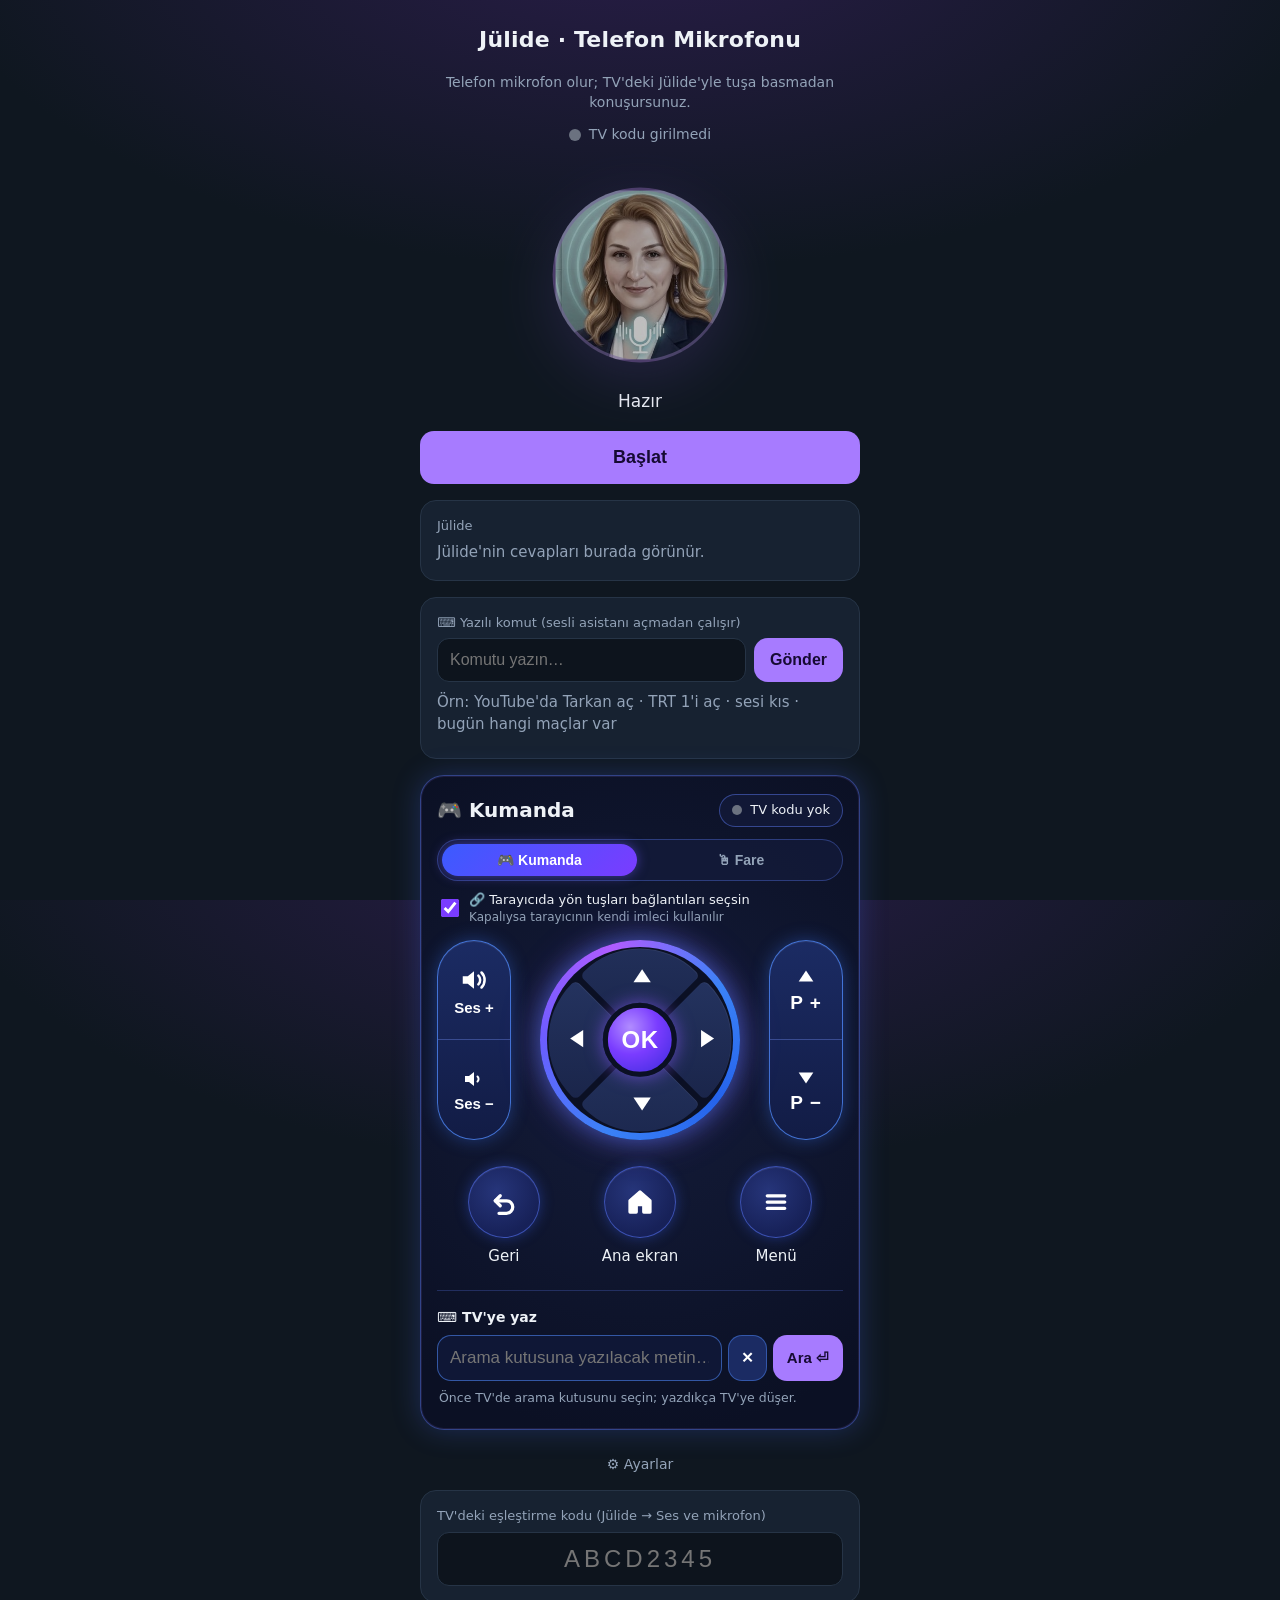
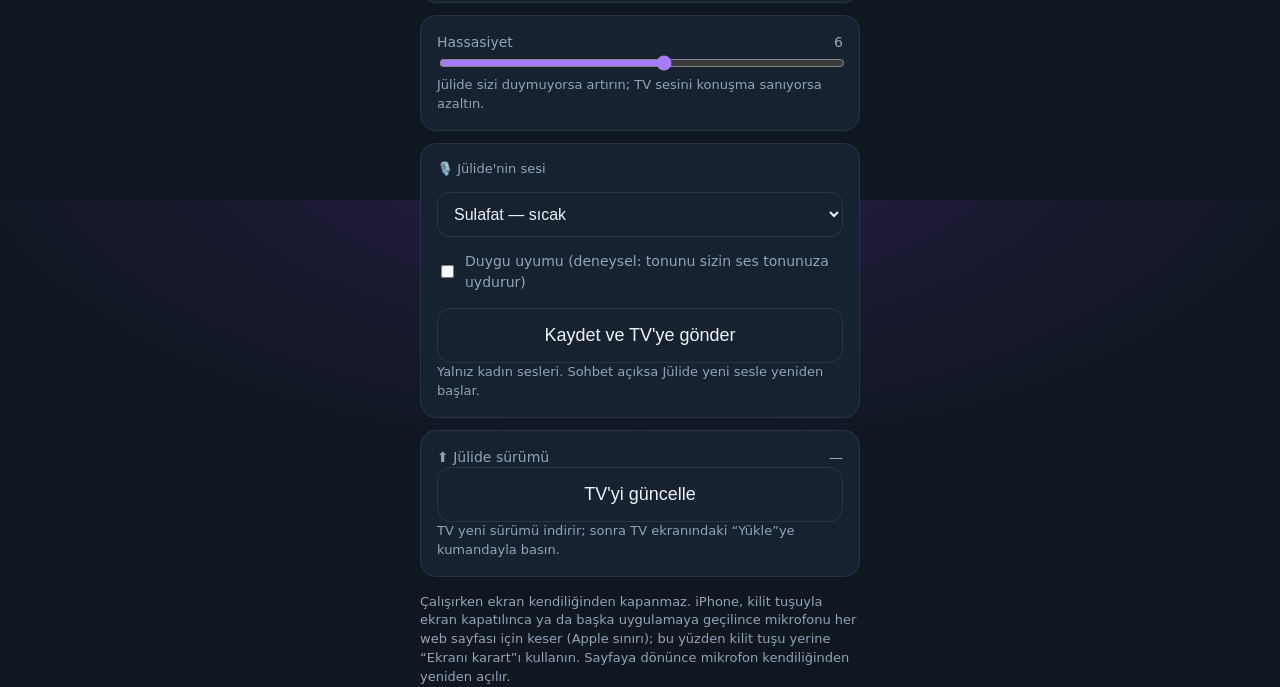
==== commit 3edafe6a: "Tarayıcıda bağlantı modu: telefon yön tuşları sayfadaki bağlantıları uzamsal sırayla seçer (sarı çer" ====
--- a/web/index.html
+++ b/web/index.html
@@ -81,6 +81,9 @@
   .klavye-satir .klavye-sil { background: #1b2b63; color: #fff; border: 1px solid rgba(80,140,255,.45); padding: 12px; }
   .klavye-durum { margin: 8px 2px 0; font-size: 12.5px; color: var(--soluk); min-height: 1.2em; }
   .klavye-durum.ok { color: #4ade80; } .klavye-durum.hata { color: #f87171; }
+  .bag-mod { display: flex; align-items: center; gap: 10px; line-height: 1.35; margin: -4px 4px 14px; font-size: 13px; color: var(--yazi); }
+  .bag-mod input { width: 18px; height: 18px; accent-color: #7a3cff; margin: 0; flex: none; }
+  .bag-mod .soluk { color: var(--soluk); font-size: 12px; }
   .gizli { display: none !important; }
   #karanlik { position: fixed; inset: 0; background: #000; z-index: 50; display: flex; align-items: flex-end;
     justify-content: center; padding-bottom: 40px; color: #333; font-size: 14px; }
@@ -212,6 +215,7 @@
       <button id="modKumanda" class="secili" role="tab">🎮 Kumanda</button>
       <button id="modFare" role="tab">🖱 Fare</button>
     </div>
+    <label class="bag-mod" id="bagModSatir"><input type="checkbox" id="bagMod" checked><span>🔗 Tarayıcıda yön tuşları bağlantıları seçsin<br><span class="soluk">Kapalıysa tarayıcının kendi imleci kullanılır</span></span></label>
     <div id="farePanel" class="gizli">
       <div id="dokunmatik" class="dokunmatik" aria-label="Fare alanı">
         <div class="iz" id="fareIz"></div>
@@ -729,7 +733,7 @@
   let komutBekle = null;
   function kanalYok(el) { el.textContent = "Önce Ayarlar'dan TV kodunu girin."; }
   // Yazılı komut ve kumanda TV'de en az bu sürümü ister; eski sürüm bu mesajları sessizce yok sayar
-  const EN_AZ_SURUM = 153; // yazılı komut 145, tuş onayı 146, ses/kanal 147, menü 148, fare 151, klavye 153
+  const EN_AZ_SURUM = 154; // yazılı komut 145, tuş onayı 146, ses/kanal 147, menü 148, fare 151, klavye 153, bağlantı modu 154
   function tvEski() { const n = parseInt(String(tvSurum || "").split(".").pop(), 10); return n > 0 && n < EN_AZ_SURUM; }
   function eskiMesaji() { return "TV'deki Jülide eski sürüm (" + tvSurum + "). Bu özellik için en az 0.1." + EN_AZ_SURUM + " gerekli: Ayarlar → TV'yi güncelle, sonra TV'de 'Yükle'ye basın."; }
   function yanitYok() {
@@ -737,11 +741,15 @@
     if (Date.now() - sonGorulme > 45000) return "TV'ye ulaşılamıyor: TV açık mı, üstteki ışık yeşil mi?";
     return "TV yanıt vermedi. TV'deki Jülide sürümü: " + (tvSurum || "bilinmiyor") + " (en az 0.1." + EN_AZ_SURUM + " olmalı).";
   }
+  const bagMod = $("bagMod");
+  try { if (localStorage.getItem("julide_bag_mod") === "0") bagMod.checked = false; } catch (_) {}
+  bagMod.addEventListener("change", () => { try { localStorage.setItem("julide_bag_mod", bagMod.checked ? "1" : "0"); } catch (_) {} });
+  function bagModAcik() { return !!bagMod.checked; }
   let tusBekle = null;
   function tusOnayGeldi(p) {
     clearTimeout(tusBekle); tusBekle = null;
     p = p || {};
-    komutDurum(p.ok ? "yapildi" : "yapilamadi", p.ok ? (TUS_ADI[p.t] || p.t) + " tuşu basıldı." : "'" + (TUS_ADI[p.t] || p.t) + "' tuşu TV'de uygulanamadı.");
+    komutDurum(p.ok ? "yapildi" : "yapilamadi", p.m ? p.m : p.ok ? (TUS_ADI[p.t] || p.t) + " tuşu basıldı." : "'" + (TUS_ADI[p.t] || p.t) + "' tuşu TV'de uygulanamadı.");
   }
   const TUS_ADI = { yukari: "Yukarı", asagi: "Aşağı", sol: "Sol", sag: "Sağ", tamam: "OK", geri: "Geri", ana_ekran: "Ana ekran", ses_artir: "Ses +", ses_azalt: "Ses −", sessiz: "Sessiz", kanal_yukari: "P +", kanal_asagi: "P −", menu: "Menü" };
   /** Komut kartına durum rozeti + mesaj yazar. tur: yapildi | yapilamadi | bilgi | bekliyor */
@@ -879,7 +887,7 @@
 
   document.querySelectorAll("[data-tus]").forEach((b) => b.addEventListener("click", () => {
     if (!izleKanal) { kanalYok(komutYanit); return; }
-    try { izleKanal.send({ type: "broadcast", event: "tus", payload: { t: b.dataset.tus } }); } catch (_) {}
+    try { izleKanal.send({ type: "broadcast", event: "tus", payload: { t: b.dataset.tus, bag: bagModAcik() } }); } catch (_) {}
     clearTimeout(tusBekle);
     tusBekle = setTimeout(() => { tusBekle = null; komutDurum("yapilamadi", yanitYok()); }, 4000);
     if (navigator.vibrate) try { navigator.vibrate(15); } catch (_) {}
